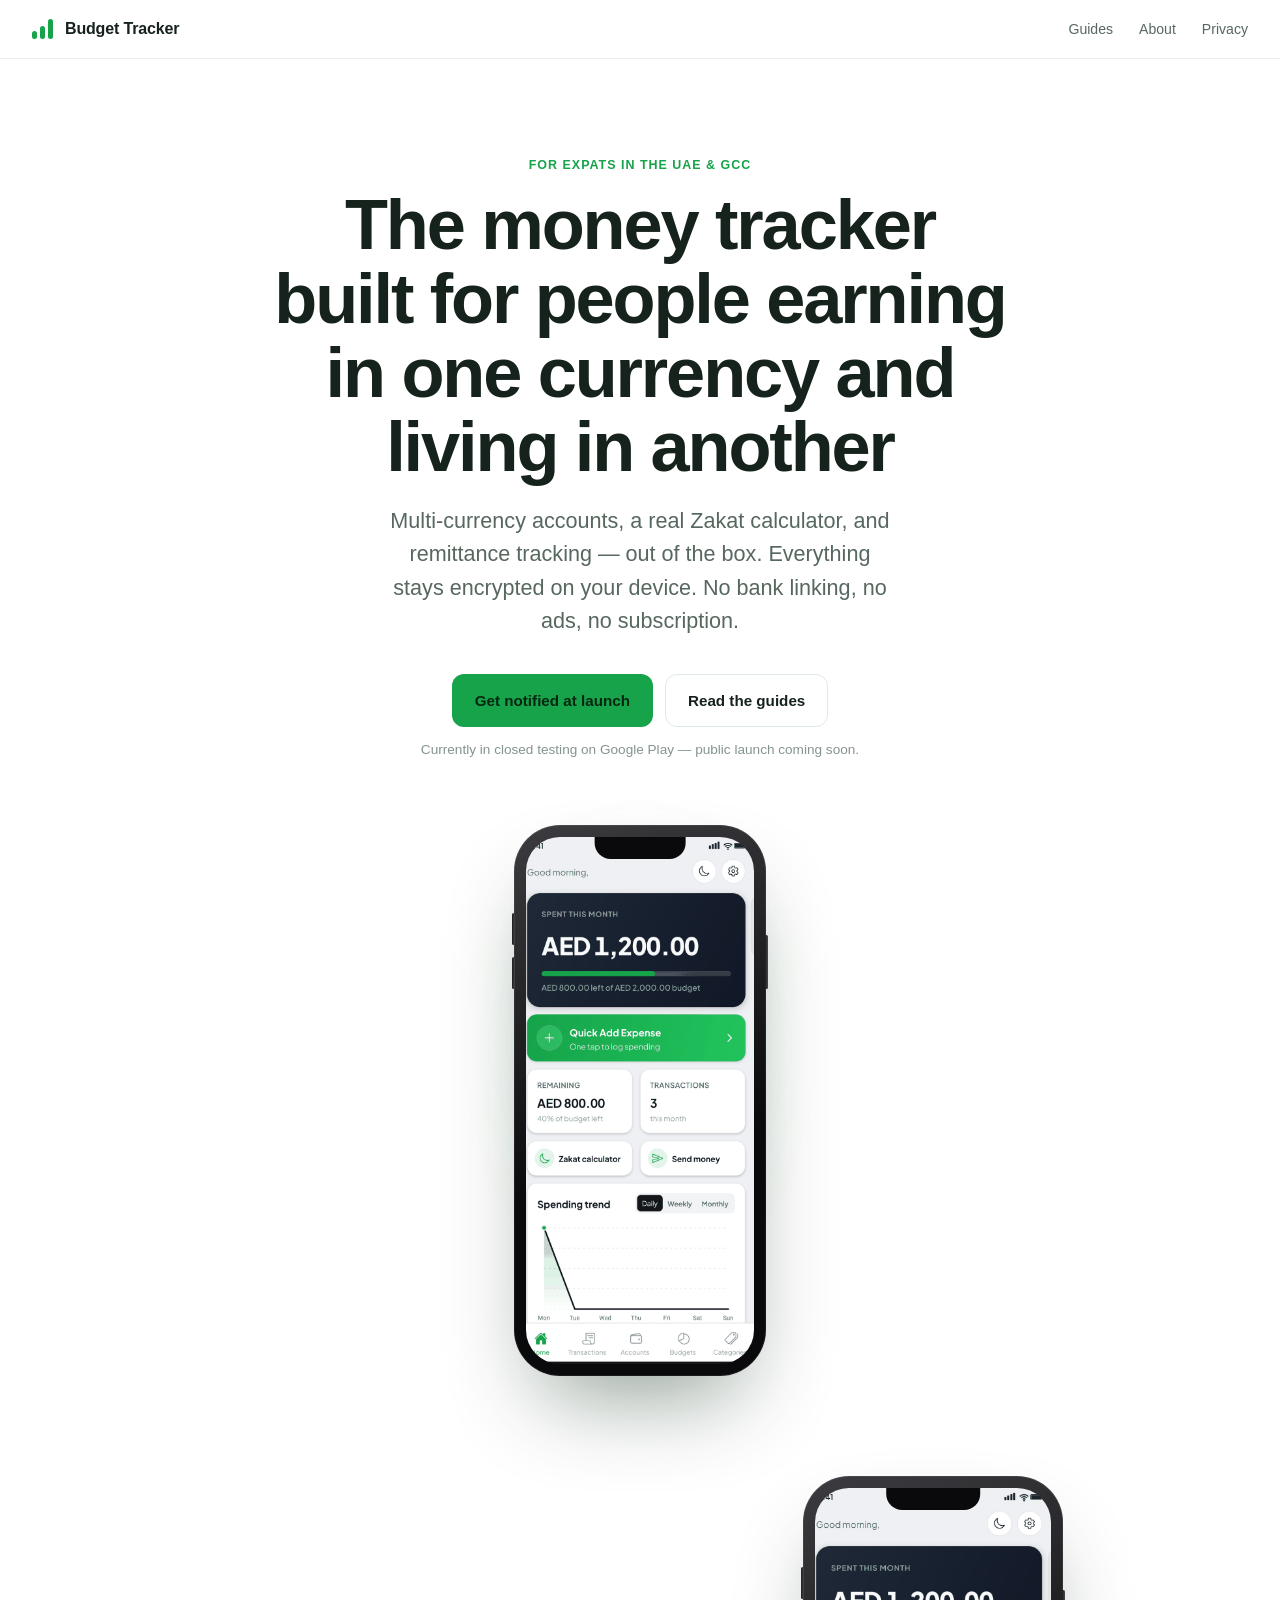
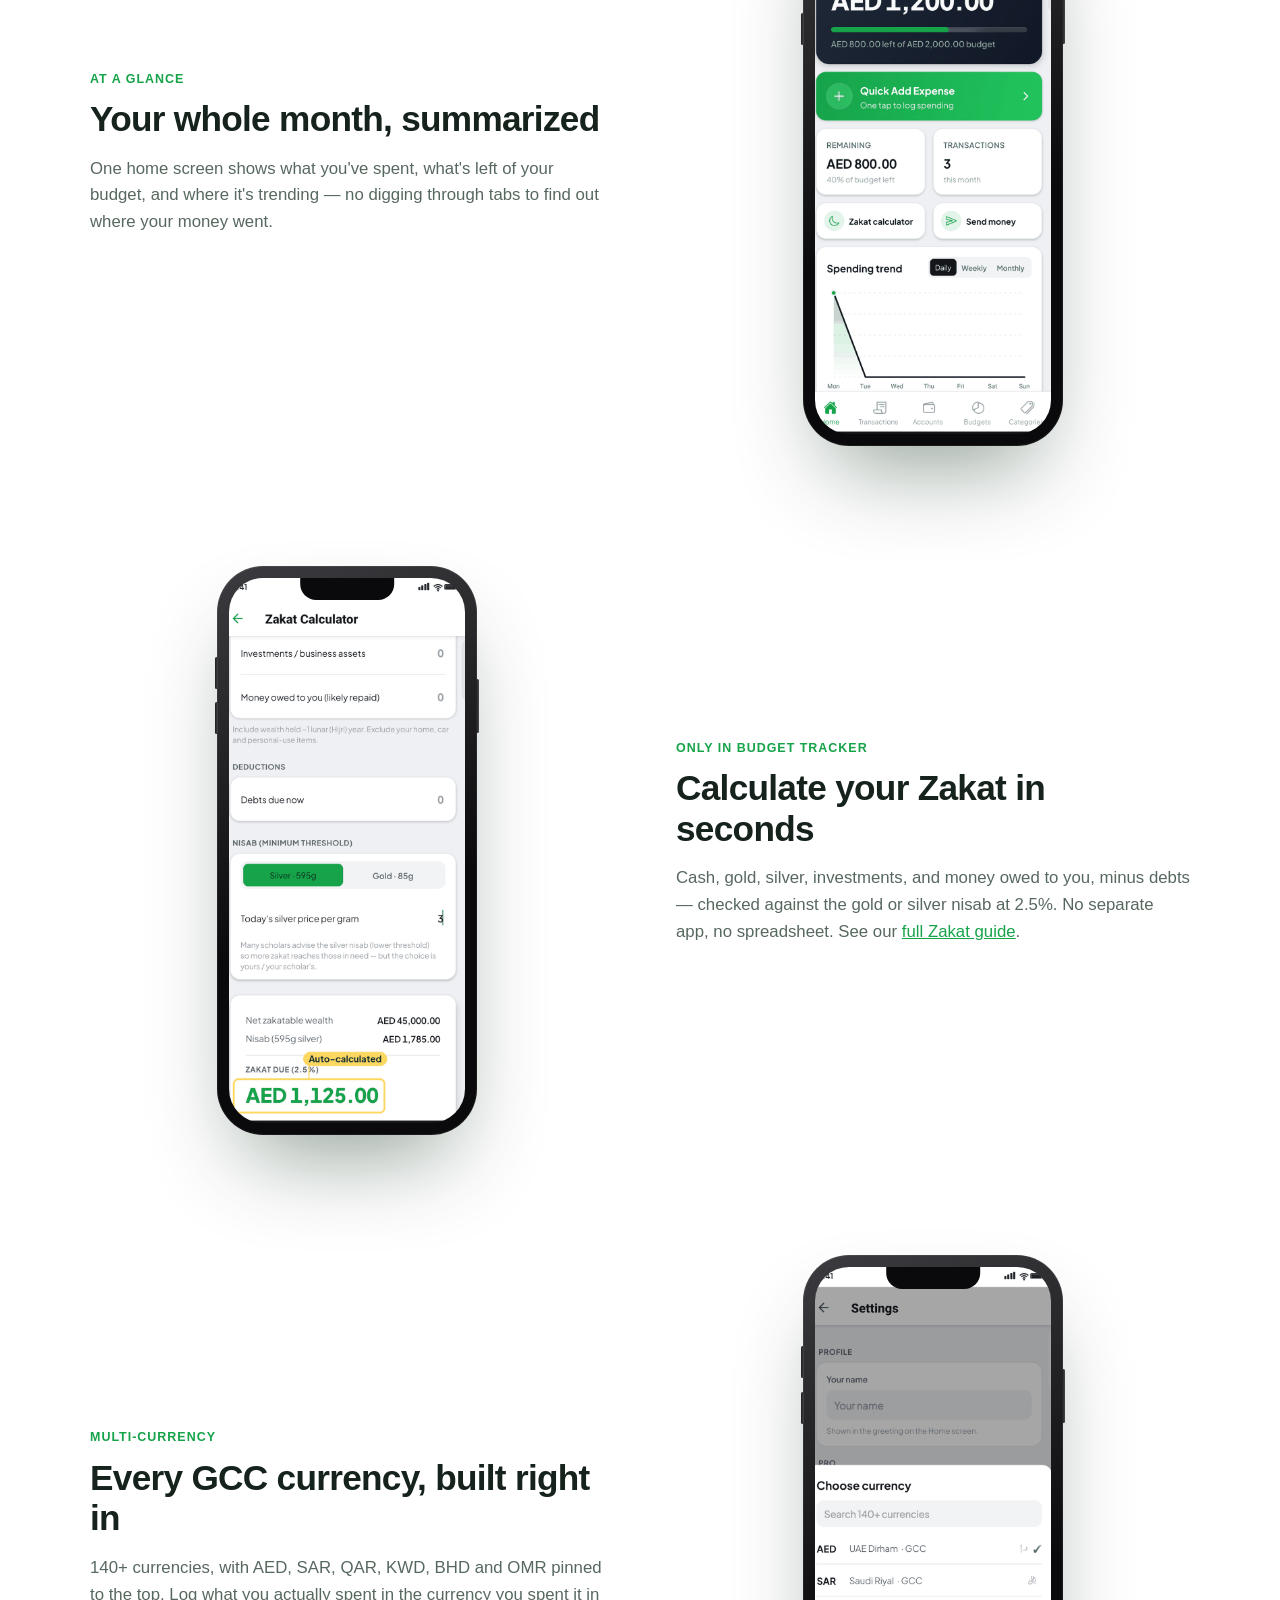
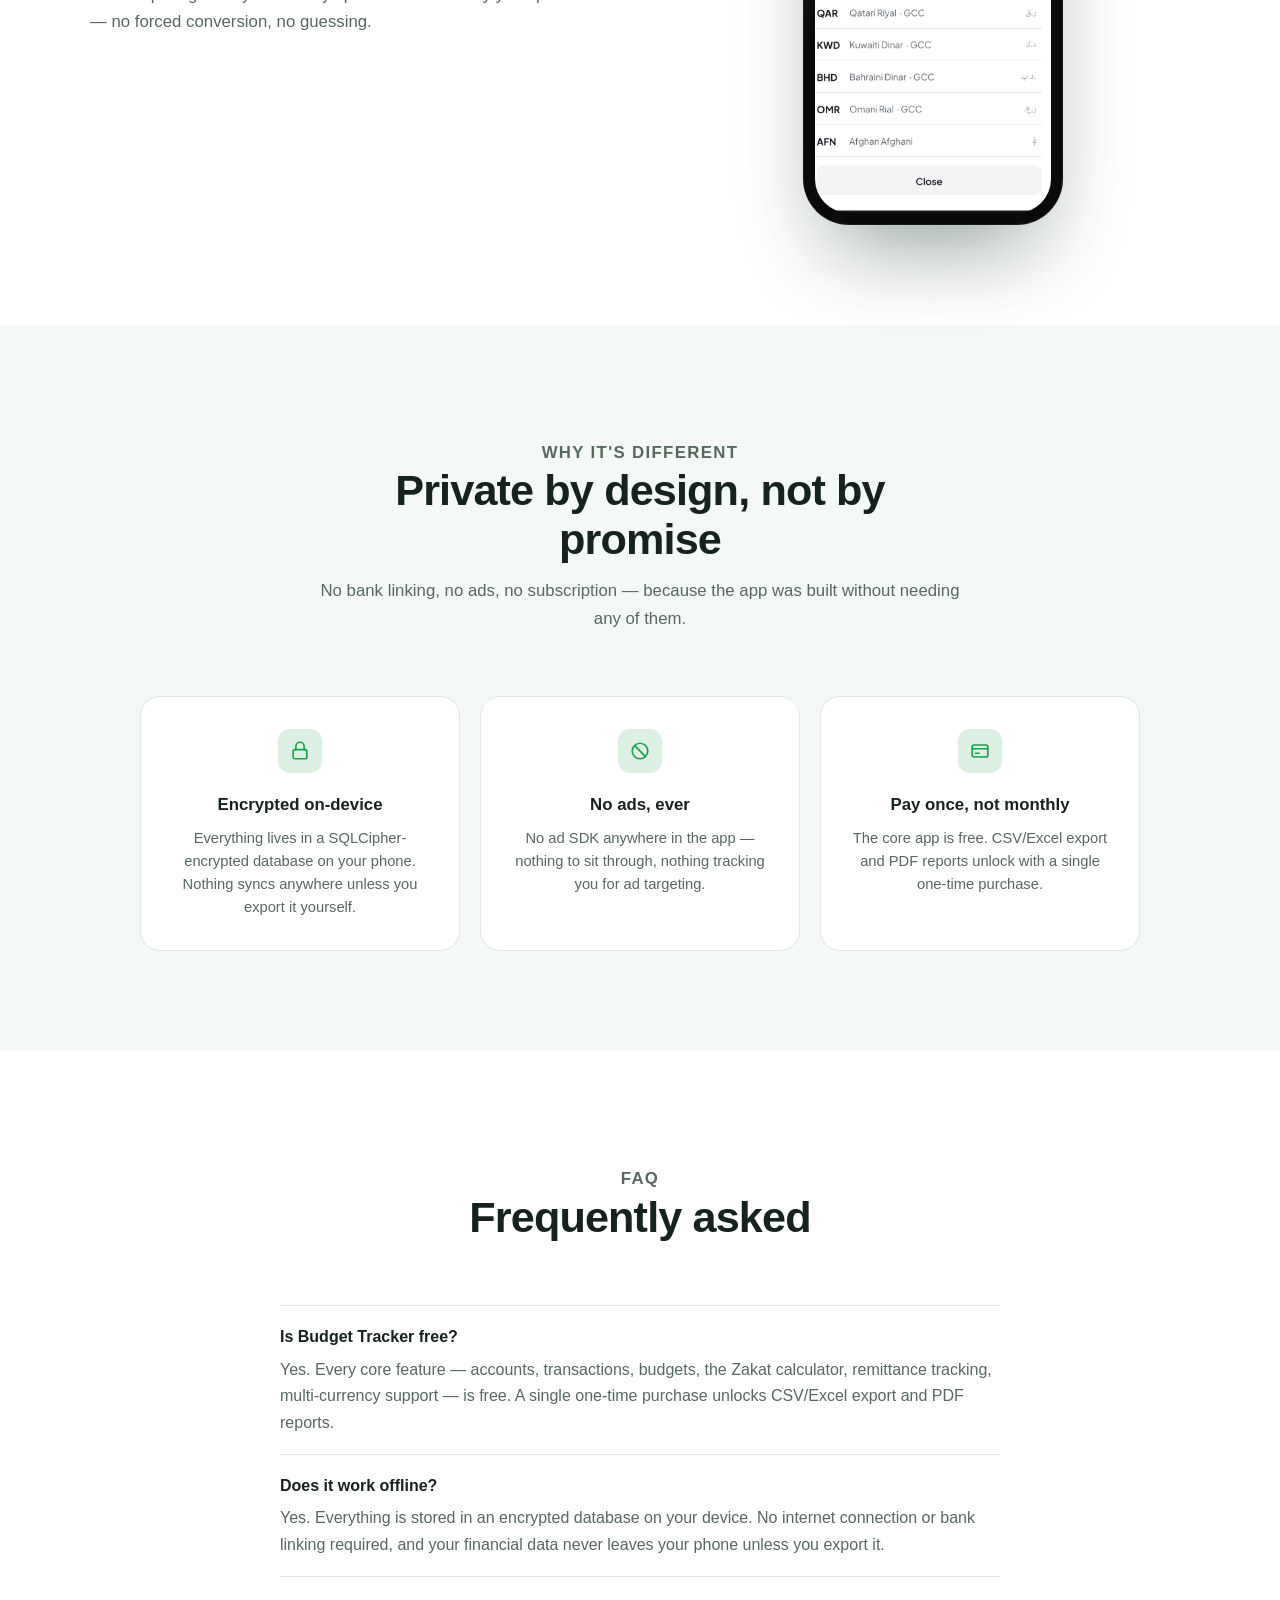
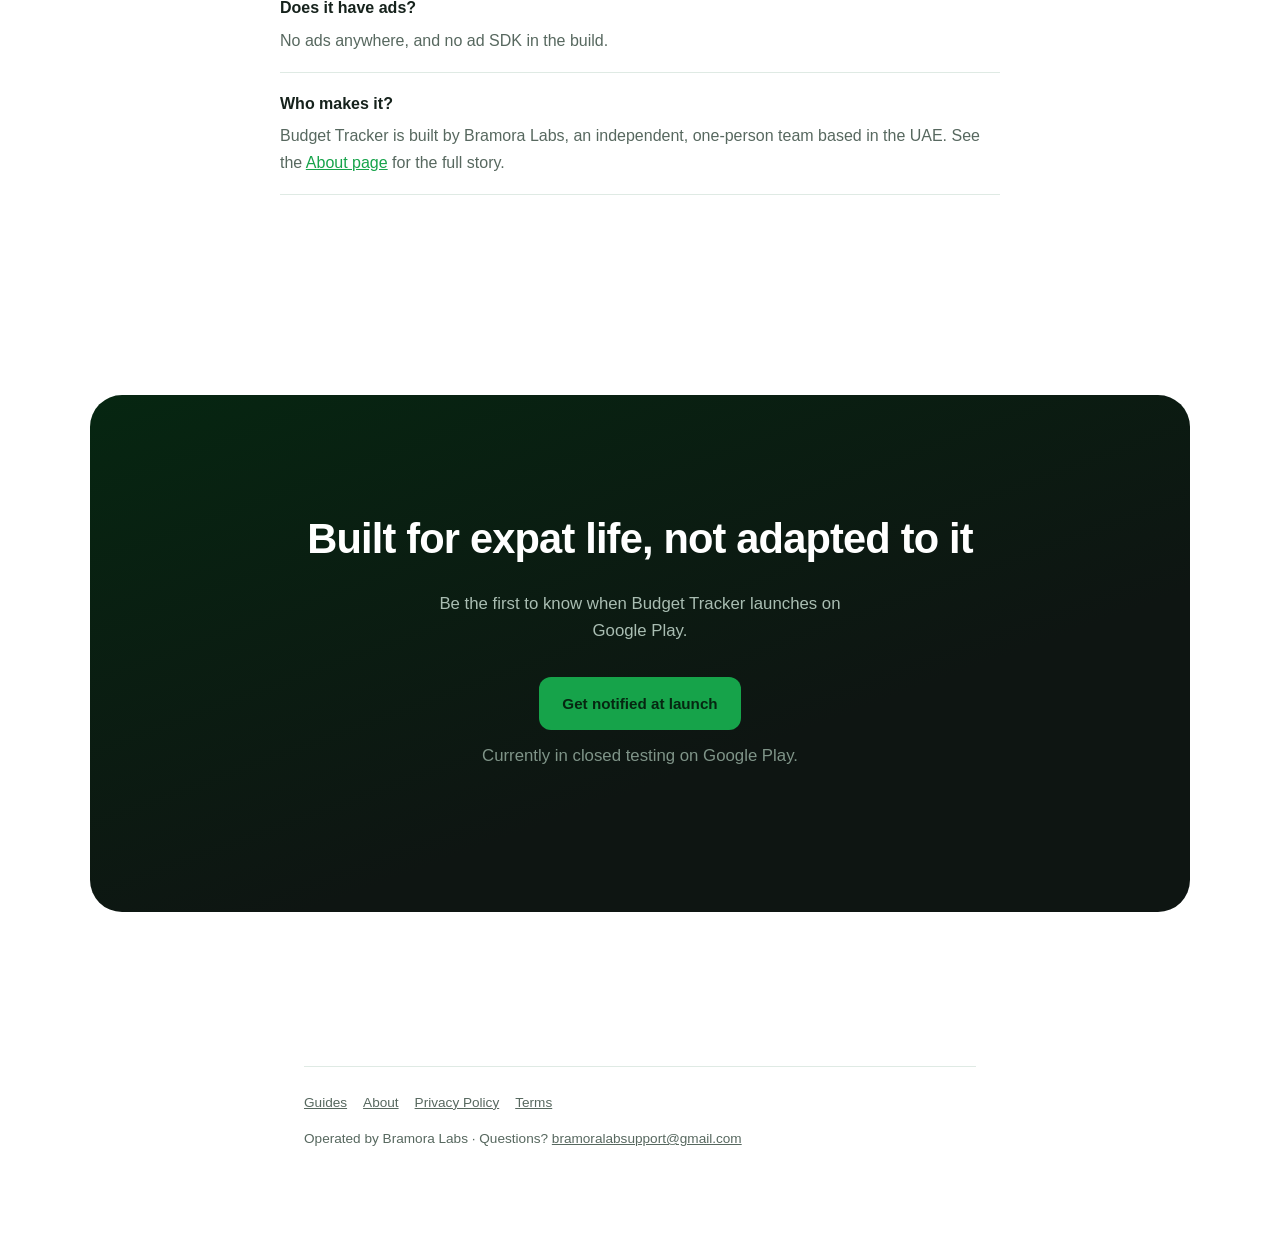
==== index.html @ 46149fd8 "Replace marketing-slide screenshots with a real CSS device frame around raw app screens" ====
<!doctype html>
<html lang="en">
<head>
<meta charset="utf-8">
<meta name="viewport" content="width=device-width, initial-scale=1">
<title>Budget Tracker — A Money Tracker Built for UAE &amp; GCC Expats</title>
<meta name="description" content="Budget Tracker is an offline, privacy-first budgeting app built for expats in the UAE and GCC — multi-currency accounts, a built-in Zakat calculator, remittance tracking, and no ads, ever.">
<link rel="canonical" href="https://mohammedajmal-tech.github.io/budget-tracker-site/">
<meta property="og:title" content="Budget Tracker — A Money Tracker Built for UAE &amp; GCC Expats">
<meta property="og:description" content="Multi-currency budgeting, a built-in Zakat calculator, and remittance tracking — offline, encrypted, and ad-free.">
<meta property="og:type" content="website">
<meta property="og:url" content="https://mohammedajmal-tech.github.io/budget-tracker-site/">
<meta property="og:image" content="https://mohammedajmal-tech.github.io/budget-tracker-site/assets/dashboard-screen.png">
<meta name="twitter:card" content="summary_large_image">
<meta name="twitter:image" content="https://mohammedajmal-tech.github.io/budget-tracker-site/assets/dashboard-screen.png">
<link rel="stylesheet" href="style.css">
<script type="application/ld+json">
{
  "@context": "https://schema.org",
  "@type": "Organization",
  "name": "Bramora Labs",
  "url": "https://mohammedajmal-tech.github.io/budget-tracker-site/",
  "email": "bramoralabsupport@gmail.com"
}
</script>
<script type="application/ld+json">
{
  "@context": "https://schema.org",
  "@type": "SoftwareApplication",
  "name": "Budget Tracker",
  "applicationCategory": "FinanceApplication",
  "operatingSystem": "ANDROID",
  "description": "An offline, privacy-first budget tracker built for expats in the UAE and GCC, with multi-currency accounts, a built-in Zakat calculator, and remittance tracking.",
  "offers": {
    "@type": "Offer",
    "price": "0",
    "priceCurrency": "USD",
    "description": "Free to use. A one-time Pro unlock (not a subscription) adds CSV/Excel export and PDF reports."
  },
  "publisher": {
    "@type": "Organization",
    "name": "Bramora Labs"
  }
}
</script>
<script type="application/ld+json">
{
  "@context": "https://schema.org",
  "@type": "FAQPage",
  "mainEntity": [
    {
      "@type": "Question",
      "name": "Is Budget Tracker free?",
      "acceptedAnswer": { "@type": "Answer", "text": "Yes. Every core feature — accounts, transactions, budgets, the Zakat calculator, remittance tracking, and multi-currency support — is free. A single one-time purchase (not a subscription) unlocks CSV/Excel export and PDF reports." }
    },
    {
      "@type": "Question",
      "name": "Does Budget Tracker work offline?",
      "acceptedAnswer": { "@type": "Answer", "text": "Yes. Budget Tracker stores everything in an encrypted database on your device. It does not require an internet connection, does not link to your bank, and does not send your financial data anywhere." }
    },
    {
      "@type": "Question",
      "name": "Does Budget Tracker have ads?",
      "acceptedAnswer": { "@type": "Answer", "text": "No. There are no ads anywhere in the app, and no ad SDK is included in the build." }
    },
    {
      "@type": "Question",
      "name": "Does the app include a Zakat calculator?",
      "acceptedAnswer": { "@type": "Answer", "text": "Yes. Budget Tracker includes a built-in Zakat calculator that works from your cash, gold, silver, investments, and money owed to you, minus your debts, checked against the gold or silver nisab threshold at 2.5%." }
    },
    {
      "@type": "Question",
      "name": "How many currencies does Budget Tracker support?",
      "acceptedAnswer": { "@type": "Answer", "text": "Over 140 currencies, with GCC currencies (AED, SAR, QAR, KWD, BHD, OMR) pinned to the top for quick access — useful for expats who earn in one currency and send money home in another." }
    }
  ]
}
</script>
</head>
<body>

<div class="apple-nav">
  <a class="brand" href="index.html">
    <span class="brand-mark"><span class="bar"></span><span class="bar"></span><span class="bar"></span></span>
    <span class="brand-name">Budget Tracker</span>
  </a>
  <div class="topnav-links">
    <a href="guides/index.html">Guides</a>
    <a href="about.html">About</a>
    <a href="https://mohammedajmal-tech.github.io/budget-tracker-legal/privacy.html">Privacy</a>
  </div>
</div>

<section class="hero-apple">
  <p class="eyebrow">For expats in the UAE &amp; GCC</p>
  <h1>The money tracker built for people earning in one currency and living in another</h1>
  <p class="lede">
    Multi-currency accounts, a real Zakat calculator, and remittance tracking — out of the box. Everything stays
    encrypted on your device. No bank linking, no ads, no subscription.
  </p>
  <div class="cta-row">
    <a class="btn btn-primary" href="mailto:bramoralabsupport@gmail.com?subject=Notify%20me%20when%20Budget%20Tracker%20launches">Get notified at launch</a>
    <a class="btn btn-secondary" href="guides/index.html">Read the guides</a>
  </div>
  <p class="btn-note">Currently in closed testing on Google Play — public launch coming soon.</p>

  <div class="hero-shot reveal">
    <div class="device-frame">
      <div class="notch"></div>
      <span class="side-btn power"></span>
      <span class="side-btn vol-up"></span>
      <span class="side-btn vol-down"></span>
      <div class="screen">
        <img src="assets/dashboard-screen.png" alt="Budget Tracker home screen showing monthly spending, quick add expense, and spending trend chart" width="700" height="1618" loading="eager">
      </div>
    </div>
  </div>
</section>

<section class="section">
  <div class="feature-block reveal">
    <div class="fb-text">
      <div class="fb-tag">At a glance</div>
      <h3>Your whole month, summarized</h3>
      <p>
        One home screen shows what you've spent, what's left of your budget, and where it's trending — no digging
        through tabs to find out where your money went.
      </p>
    </div>
    <div class="fb-media">
      <div class="device-frame">
        <div class="notch"></div>
        <span class="side-btn power"></span>
        <span class="side-btn vol-up"></span>
        <span class="side-btn vol-down"></span>
        <div class="screen">
          <img src="assets/dashboard-screen.png" alt="Budget Tracker dashboard showing AED 1,200 spent this month, remaining budget, and a spending trend chart" width="700" height="1618" loading="lazy">
        </div>
      </div>
    </div>
  </div>

  <div class="feature-block reverse reveal">
    <div class="fb-text">
      <div class="fb-tag">Only in Budget Tracker</div>
      <h3>Calculate your Zakat in seconds</h3>
      <p>
        Cash, gold, silver, investments, and money owed to you, minus debts — checked against the gold or silver
        nisab at 2.5%. No separate app, no spreadsheet. See our <a href="guides/how-to-calculate-zakat-on-savings.html">full Zakat guide</a>.
      </p>
    </div>
    <div class="fb-media">
      <div class="device-frame">
        <div class="notch"></div>
        <span class="side-btn power"></span>
        <span class="side-btn vol-up"></span>
        <span class="side-btn vol-down"></span>
        <div class="screen">
          <img src="assets/zakat-screen.png" alt="Budget Tracker Zakat calculator showing net zakatable wealth, nisab threshold, and zakat due" width="700" height="1618" loading="lazy">
        </div>
      </div>
    </div>
  </div>

  <div class="feature-block reveal">
    <div class="fb-text">
      <div class="fb-tag">Multi-currency</div>
      <h3>Every GCC currency, built right in</h3>
      <p>
        140+ currencies, with AED, SAR, QAR, KWD, BHD and OMR pinned to the top. Log what you actually spent in the
        currency you spent it in — no forced conversion, no guessing.
      </p>
    </div>
    <div class="fb-media">
      <div class="device-frame">
        <div class="notch"></div>
        <span class="side-btn power"></span>
        <span class="side-btn vol-up"></span>
        <span class="side-btn vol-down"></span>
        <div class="screen">
          <img src="assets/currency-screen.png" alt="Budget Tracker currency picker showing AED, SAR, QAR, KWD, BHD, OMR and 140+ other currencies" width="700" height="1618" loading="lazy">
        </div>
      </div>
    </div>
  </div>
</section>

<section class="section section-alt">
  <div class="section-head">
    <p class="eyebrow">Why it's different</p>
    <h2>Private by design, not by promise</h2>
    <p>No bank linking, no ads, no subscription — because the app was built without needing any of them.</p>
  </div>
  <div class="chip-grid">
    <div class="chip reveal">
      <div class="chip-icon">
        <svg viewBox="0 0 24 24" fill="none" stroke="currentColor" stroke-width="1.8" stroke-linecap="round" stroke-linejoin="round" aria-hidden="true">
          <rect x="4.5" y="10.5" width="15" height="10" rx="2"></rect>
          <path d="M7.5 10.5V7a4.5 4.5 0 0 1 9 0v3.5"></path>
        </svg>
      </div>
      <h4>Encrypted on-device</h4>
      <p>Everything lives in a SQLCipher-encrypted database on your phone. Nothing syncs anywhere unless you export it yourself.</p>
    </div>
    <div class="chip reveal">
      <div class="chip-icon">
        <svg viewBox="0 0 24 24" fill="none" stroke="currentColor" stroke-width="1.8" stroke-linecap="round" stroke-linejoin="round" aria-hidden="true">
          <circle cx="12" cy="12" r="8.5"></circle>
          <path d="M6.5 6.5l11 11"></path>
        </svg>
      </div>
      <h4>No ads, ever</h4>
      <p>No ad SDK anywhere in the app — nothing to sit through, nothing tracking you for ad targeting.</p>
    </div>
    <div class="chip reveal">
      <div class="chip-icon">
        <svg viewBox="0 0 24 24" fill="none" stroke="currentColor" stroke-width="1.8" stroke-linecap="round" stroke-linejoin="round" aria-hidden="true">
          <rect x="3.5" y="5.5" width="17" height="13" rx="2"></rect>
          <path d="M3.5 9.5h17"></path>
          <path d="M7 14.5h4"></path>
        </svg>
      </div>
      <h4>Pay once, not monthly</h4>
      <p>The core app is free. CSV/Excel export and PDF reports unlock with a single one-time purchase.</p>
    </div>
  </div>
</section>

<section class="section">
  <div class="section-head">
    <p class="eyebrow">FAQ</p>
    <h2>Frequently asked</h2>
  </div>
  <div class="apple-faq">
    <div class="faq-item reveal">
      <p class="q">Is Budget Tracker free?</p>
      <p class="a">Yes. Every core feature — accounts, transactions, budgets, the Zakat calculator, remittance tracking, multi-currency support — is free. A single one-time purchase unlocks CSV/Excel export and PDF reports.</p>
    </div>
    <div class="faq-item reveal">
      <p class="q">Does it work offline?</p>
      <p class="a">Yes. Everything is stored in an encrypted database on your device. No internet connection or bank linking required, and your financial data never leaves your phone unless you export it.</p>
    </div>
    <div class="faq-item reveal">
      <p class="q">Does it have ads?</p>
      <p class="a">No ads anywhere, and no ad SDK in the build.</p>
    </div>
    <div class="faq-item reveal">
      <p class="q">Who makes it?</p>
      <p class="a">Budget Tracker is built by Bramora Labs, an independent, one-person team based in the UAE. See the <a href="about.html">About page</a> for the full story.</p>
    </div>
  </div>
</section>

<section class="section">
  <div class="cta-band reveal">
    <h2>Built for expat life, not adapted to it</h2>
    <p>Be the first to know when Budget Tracker launches on Google Play.</p>
    <div class="cta-row">
      <a class="btn btn-primary" href="mailto:bramoralabsupport@gmail.com?subject=Notify%20me%20when%20Budget%20Tracker%20launches">Get notified at launch</a>
    </div>
    <p class="btn-note">Currently in closed testing on Google Play.</p>
  </div>
</section>

<div class="wrap">
  <footer class="site-footer">
    <div class="foot-links">
      <a href="guides/index.html">Guides</a>
      <a href="about.html">About</a>
      <a href="https://mohammedajmal-tech.github.io/budget-tracker-legal/privacy.html">Privacy Policy</a>
      <a href="https://mohammedajmal-tech.github.io/budget-tracker-legal/terms.html">Terms</a>
    </div>
    Operated by Bramora Labs · Questions? <a href="mailto:bramoralabsupport@gmail.com">bramoralabsupport@gmail.com</a>
  </footer>
</div>

<script>
(function () {
  var els = document.querySelectorAll('.reveal');
  if (!('IntersectionObserver' in window) || !els.length) {
    els.forEach(function (el) { el.classList.add('visible'); });
    return;
  }
  var io = new IntersectionObserver(function (entries) {
    entries.forEach(function (entry) {
      if (entry.isIntersecting) {
        entry.target.classList.add('visible');
        io.unobserve(entry.target);
      }
    });
  }, { threshold: 0.15 });
  els.forEach(function (el) { io.observe(el); });
})();
</script>
</body>
</html>
---- style.css ----
:root {
  --bg: #ffffff;
  --surface: #f4f9f6;
  --surface-2: #eaf4ee;
  --text: #16221c;
  --muted: #57685f;
  --faint: #85958c;
  --accent: #16a34a;
  --accent-soft: #86efac;
  --accent-ink: #062611;
  --border: #dfeae4;
}

@media (prefers-color-scheme: dark) {
  :root {
    --bg: #0e1512;
    --surface: #141d19;
    --surface-2: #182420;
    --text: #eaf3ee;
    --muted: #9fb3a9;
    --faint: #6d8177;
    --accent: #34d17a;
    --accent-soft: #1d3b2a;
    --accent-ink: #05170c;
    --border: #23342c;
  }
}

* { box-sizing: border-box; }

html, body {
  margin: 0;
  padding: 0;
  background: var(--bg);
  color: var(--text);
  max-width: 100%;
  overflow-x: hidden;
}

body {
  font-family: -apple-system, BlinkMacSystemFont, "Segoe UI", Roboto, Helvetica, Arial, sans-serif;
  line-height: 1.65;
  -webkit-font-smoothing: antialiased;
}

img { max-width: 100%; height: auto; display: block; }

.wrap {
  max-width: 720px;
  margin: 0 auto;
  padding: 0 24px 96px;
}

/* ---------- Nav / brand ---------- */

.topnav {
  display: flex;
  align-items: center;
  justify-content: space-between;
  max-width: 720px;
  margin: 0 auto;
  padding: 32px 24px 40px;
}

.brand {
  display: flex;
  align-items: center;
  gap: 12px;
  text-decoration: none;
  color: inherit;
}

.brand-mark {
  display: flex;
  align-items: flex-end;
  gap: 3px;
  height: 20px;
}

.brand-mark .bar {
  width: 5px;
  border-radius: 3px;
  background: var(--accent);
}
.brand-mark .bar:nth-child(1) { height: 8px; }
.brand-mark .bar:nth-child(2) { height: 13px; }
.brand-mark .bar:nth-child(3) { height: 20px; }

.brand-name {
  font-weight: 700;
  font-size: 1.05rem;
  letter-spacing: -0.01em;
}

.topnav-links {
  display: flex;
  gap: 22px;
}
.topnav-links a {
  color: var(--muted);
  text-decoration: none;
  font-size: 0.92rem;
  font-weight: 500;
}
.topnav-links a:hover { color: var(--text); }

/* ---------- Hero ---------- */

.eyebrow {
  color: var(--accent);
  font-weight: 600;
  font-size: 0.78rem;
  text-transform: uppercase;
  letter-spacing: 0.08em;
  margin: 0 0 12px;
}

h1 {
  font-size: 2.3rem;
  line-height: 1.15;
  letter-spacing: -0.02em;
  margin: 0 0 16px;
  text-wrap: balance;
}

.lede {
  color: var(--muted);
  font-size: 1.1rem;
  line-height: 1.55;
  margin: 0 0 32px;
  max-width: 56ch;
}

.meta {
  color: var(--muted);
  font-size: 0.9rem;
  margin: 0 0 36px;
}

.cta-row {
  display: flex;
  flex-wrap: wrap;
  gap: 12px;
  margin-bottom: 12px;
}

.btn {
  display: inline-flex;
  align-items: center;
  gap: 8px;
  text-decoration: none;
  font-weight: 600;
  font-size: 0.95rem;
  padding: 13px 22px;
  border-radius: 12px;
  border: 1px solid transparent;
}
.btn-primary {
  background: var(--accent);
  color: var(--accent-ink);
}
.btn-secondary {
  background: transparent;
  color: var(--text);
  border-color: var(--border);
}
.btn-note {
  color: var(--faint);
  font-size: 0.85rem;
  margin: 0 0 8px;
}

/* ---------- Section headings ---------- */

h2 {
  font-size: 1.4rem;
  letter-spacing: -0.01em;
  margin: 2.6em 0 0.8em;
}

h3 {
  font-size: 1.1rem;
  letter-spacing: -0.01em;
  margin: 1.6em 0 0.6em;
}

p, li {
  color: var(--text);
  font-size: 1rem;
}

p { margin: 0 0 1em; }

ul, ol { padding-left: 1.3em; margin: 0 0 1em; }
li { margin-bottom: 0.4em; }

strong { font-weight: 700; }
a { color: var(--accent); }

/* ---------- Feature grid ---------- */

.grid {
  display: grid;
  grid-template-columns: repeat(2, 1fr);
  gap: 14px;
  margin: 8px 0 8px;
}
@media (max-width: 520px) {
  .grid { grid-template-columns: 1fr; }
}

.feature-card {
  background: var(--surface);
  border: 1px solid var(--border);
  border-radius: 14px;
  padding: 18px 20px;
}
.feature-card .ftitle {
  font-weight: 650;
  font-size: 0.98rem;
  margin-bottom: 4px;
}
.feature-card .fdesc {
  color: var(--muted);
  font-size: 0.88rem;
  line-height: 1.5;
}

/* ---------- Cards / index cards (guide list, legal list) ---------- */

.index-card {
  display: block;
  text-decoration: none;
  color: inherit;
  background: var(--surface);
  border: 1px solid var(--border);
  border-radius: 14px;
  padding: 20px 22px;
  margin-bottom: 14px;
  transition: border-color 0.15s ease;
}
.index-card:hover { border-color: var(--accent); }
.index-card .title { font-weight: 600; font-size: 1.05rem; margin-bottom: 4px; }
.index-card .desc { color: var(--muted); font-size: 0.9rem; }
.index-card .tag {
  display: inline-block;
  color: var(--accent);
  font-size: 0.75rem;
  font-weight: 700;
  text-transform: uppercase;
  letter-spacing: 0.06em;
  margin-bottom: 8px;
}

/* ---------- Callouts / disclaimers ---------- */

.callout {
  background: var(--surface);
  border: 1px solid var(--border);
  border-radius: 12px;
  padding: 16px 18px;
  margin: 1.4em 0;
}
.callout p:last-child { margin-bottom: 0; }
.callout.accent {
  border-color: color-mix(in srgb, var(--accent) 35%, var(--border));
  background: color-mix(in srgb, var(--accent) 8%, var(--surface));
}

/* ---------- TL;DR / summary box (GEO-friendly direct-answer block) ---------- */

.tldr {
  background: var(--surface-2);
  border-left: 3px solid var(--accent);
  border-radius: 8px;
  padding: 16px 20px;
  margin: 0 0 2em;
}
.tldr .tldr-label {
  font-size: 0.72rem;
  font-weight: 700;
  text-transform: uppercase;
  letter-spacing: 0.08em;
  color: var(--accent);
  margin-bottom: 6px;
}
.tldr p { margin: 0; font-size: 0.96rem; color: var(--text); }

/* ---------- Tables ---------- */

table {
  width: 100%;
  border-collapse: collapse;
  margin: 1.2em 0;
  font-size: 0.92rem;
}
th, td {
  text-align: left;
  padding: 10px 12px;
  border-bottom: 1px solid var(--border);
}
th {
  color: var(--muted);
  font-size: 0.78rem;
  text-transform: uppercase;
  letter-spacing: 0.04em;
  font-weight: 700;
}

/* ---------- FAQ ---------- */

.faq-item {
  border-top: 1px solid var(--border);
  padding: 18px 0;
}
.faq-item:last-child { border-bottom: 1px solid var(--border); }
.faq-item .q {
  font-weight: 650;
  margin-bottom: 6px;
}
.faq-item .a { color: var(--muted); margin: 0; }

/* ---------- Article meta / nav ---------- */

.article-meta {
  display: flex;
  gap: 14px;
  align-items: center;
  color: var(--faint);
  font-size: 0.85rem;
  margin-bottom: 32px;
}

.nav-links {
  display: flex;
  gap: 18px;
  margin-bottom: 8px;
}
.nav-links a {
  font-size: 0.9rem;
  text-decoration: none;
  color: var(--muted);
  padding-bottom: 2px;
  border-bottom: 2px solid transparent;
}
.nav-links a.active {
  color: var(--text);
  border-bottom-color: var(--accent);
  font-weight: 600;
}

/* ---------- Footer ---------- */

.site-footer {
  margin-top: 4em;
  padding-top: 1.8em;
  border-top: 1px solid var(--border);
  color: var(--muted);
  font-size: 0.85rem;
}
.site-footer a { color: var(--muted); }
.site-footer .foot-links {
  display: flex;
  flex-wrap: wrap;
  gap: 6px 16px;
  margin-bottom: 14px;
}

.back-link {
  display: inline-block;
  margin-bottom: 28px;
  color: var(--muted);
  text-decoration: none;
  font-size: 0.9rem;
}
.back-link:hover { color: var(--accent); }

/* =====================================================================
   Apple-style homepage — full-bleed sections, big type, product shots
   ===================================================================== */

.apple-nav {
  position: sticky;
  top: 0;
  z-index: 50;
  display: flex;
  align-items: center;
  justify-content: space-between;
  padding: 16px 32px;
  background: color-mix(in srgb, var(--bg) 78%, transparent);
  backdrop-filter: blur(16px) saturate(1.6);
  -webkit-backdrop-filter: blur(16px) saturate(1.6);
  border-bottom: 1px solid color-mix(in srgb, var(--border) 70%, transparent);
}
.apple-nav .brand { margin: 0; }
.apple-nav .brand-name { font-size: 1rem; white-space: nowrap; }
.apple-nav .topnav-links { display: flex; gap: 26px; }
.apple-nav .topnav-links a { font-size: 0.88rem; white-space: nowrap; }

@media (max-width: 480px) {
  .apple-nav { padding: 14px 18px; }
  .apple-nav .topnav-links { gap: 14px; }
  .apple-nav .topnav-links a { font-size: 0.82rem; }
}

.hero-apple {
  text-align: center;
  padding: 96px 24px 0;
  max-width: 900px;
  margin: 0 auto;
}
.hero-apple .eyebrow { justify-content: center; display: flex; }
.hero-apple h1 {
  font-size: clamp(2.4rem, 6vw, 4.4rem);
  font-weight: 700;
  line-height: 1.05;
  letter-spacing: -0.03em;
  margin: 0 0 20px;
}
.hero-apple .lede {
  font-size: clamp(1.05rem, 2vw, 1.35rem);
  max-width: 42ch;
  margin: 0 auto 36px;
  color: var(--muted);
}
.hero-apple .cta-row { justify-content: center; }

.hero-shot {
  position: relative;
  margin: 64px auto 0;
  max-width: 300px;
  padding: 0 24px;
}
.hero-shot::before {
  content: "";
  position: absolute;
  inset: -10% -5% 10%;
  background: radial-gradient(closest-side, color-mix(in srgb, var(--accent) 32%, transparent), transparent 72%);
  filter: blur(40px);
  z-index: -1;
  animation: glow-pulse 6s ease-in-out infinite;
}
.hero-shot .device-frame {
  animation: float-bob 5s ease-in-out infinite;
}
@keyframes float-bob {
  0%, 100% { transform: translateY(0); }
  50% { transform: translateY(-14px); }
}
@keyframes glow-pulse {
  0%, 100% { opacity: 0.7; transform: scale(1); }
  50% { opacity: 1; transform: scale(1.06); }
}
@media (prefers-reduced-motion: reduce) {
  .hero-shot .device-frame, .hero-shot::before { animation: none; }
}

/* ---------- Realistic device frame ---------- */

.device-frame {
  --bezel: 12px;
  position: relative;
  padding: var(--bezel);
  border-radius: 46px;
  background: linear-gradient(160deg, #3c3c40, #0a0a0c 60%);
  box-shadow:
    0 0 0 1px rgba(255, 255, 255, 0.07) inset,
    0 45px 90px -28px rgba(6, 38, 17, 0.45);
  transition: transform 0.35s ease, box-shadow 0.35s ease;
}
.device-frame:hover {
  transform: translateY(-4px);
}
.device-frame .notch {
  position: absolute;
  top: var(--bezel);
  left: 50%;
  transform: translateX(-50%);
  width: 36%;
  max-width: 120px;
  height: 22px;
  background: #0a0a0c;
  border-radius: 0 0 16px 16px;
  z-index: 3;
}
.device-frame .side-btn {
  position: absolute;
  background: linear-gradient(90deg, #1c1c1e, #47474b);
  border-radius: 3px;
}
.device-frame .side-btn.power { right: -2px; top: 20%; width: 3px; height: 54px; }
.device-frame .side-btn.vol-up { left: -2px; top: 16%; width: 3px; height: 32px; }
.device-frame .side-btn.vol-down { left: -2px; top: 24%; width: 3px; height: 32px; }
.device-frame .screen {
  position: relative;
  overflow: hidden;
  border-radius: 34px;
  background: #fff;
}
.device-frame .screen img {
  display: block;
  width: 100%;
}

.section {
  padding: 100px 24px;
}
.section-alt { background: var(--surface); }

.section-head {
  text-align: center;
  max-width: 640px;
  margin: 0 auto 64px;
}
.section-head .eyebrow { justify-content: center; display: flex; }
.section-head h2 {
  font-size: clamp(1.9rem, 4vw, 2.7rem);
  font-weight: 700;
  letter-spacing: -0.02em;
  line-height: 1.12;
  margin: 0;
}
.section-head p {
  color: var(--muted);
  font-size: 1.05rem;
  margin: 14px 0 0;
}

.feature-block {
  display: flex;
  align-items: center;
  gap: 72px;
  max-width: 1100px;
  margin: 0 auto;
}
.feature-block + .feature-block { margin-top: 120px; }
.feature-block.reverse { flex-direction: row-reverse; }
.feature-block .fb-text { flex: 1; min-width: 0; }
.feature-block .fb-media { flex: 1; min-width: 0; }
.feature-block .fb-media .device-frame { max-width: 260px; margin: 0 auto; }
.feature-block .fb-tag {
  color: var(--accent);
  font-weight: 700;
  font-size: 0.78rem;
  text-transform: uppercase;
  letter-spacing: 0.08em;
  margin-bottom: 10px;
}
.feature-block h3 {
  font-size: clamp(1.6rem, 3vw, 2.2rem);
  font-weight: 700;
  letter-spacing: -0.02em;
  line-height: 1.15;
  margin: 0 0 16px;
}
.feature-block p {
  color: var(--muted);
  font-size: 1.05rem;
  line-height: 1.6;
}

@media (max-width: 860px) {
  .feature-block, .feature-block.reverse {
    flex-direction: column;
    gap: 36px;
  }
  .feature-block .fb-media { max-width: 300px; margin: 0 auto; }
  .feature-block .fb-text { text-align: center; }
}

.chip-grid {
  display: grid;
  grid-template-columns: repeat(3, 1fr);
  gap: 20px;
  max-width: 1000px;
  margin: 0 auto;
}
@media (max-width: 720px) {
  .chip-grid { grid-template-columns: 1fr; }
}
.chip {
  background: var(--bg);
  border: 1px solid var(--border);
  border-radius: 20px;
  padding: 32px 28px;
  text-align: center;
}
.chip .chip-icon {
  width: 44px;
  height: 44px;
  border-radius: 12px;
  background: color-mix(in srgb, var(--accent) 15%, transparent);
  display: flex;
  align-items: center;
  justify-content: center;
  margin: 0 auto 18px;
}
.chip .chip-icon svg {
  width: 22px;
  height: 22px;
  color: var(--accent);
}
.chip h4 { font-size: 1.05rem; font-weight: 650; margin: 0 0 8px; }
.chip p { color: var(--muted); font-size: 0.92rem; margin: 0; line-height: 1.55; }

.cta-band {
  text-align: center;
  padding: 110px 24px;
  background: linear-gradient(160deg, var(--accent-ink), #0e1512 65%);
  color: #eaf3ee;
  border-radius: 32px;
  max-width: 1100px;
  margin: 0 auto;
}
.cta-band h2 {
  font-size: clamp(1.9rem, 4vw, 2.6rem);
  font-weight: 700;
  letter-spacing: -0.02em;
  margin: 0 0 16px;
  color: #fff;
}
.cta-band p { color: #a9bdb2; max-width: 44ch; margin: 0 auto 32px; font-size: 1.05rem; }
.cta-band .cta-row { justify-content: center; }
.cta-band .btn-note { color: #7f9488; }

.apple-faq {
  max-width: 720px;
  margin: 0 auto;
}

.reveal {
  opacity: 0;
  transform: translateY(18px);
  transition: opacity 0.7s ease, transform 0.7s ease;
}
.reveal.visible {
  opacity: 1;
  transform: translateY(0);
}
@media (prefers-reduced-motion: reduce) {
  .reveal { opacity: 1; transform: none; transition: none; }
}
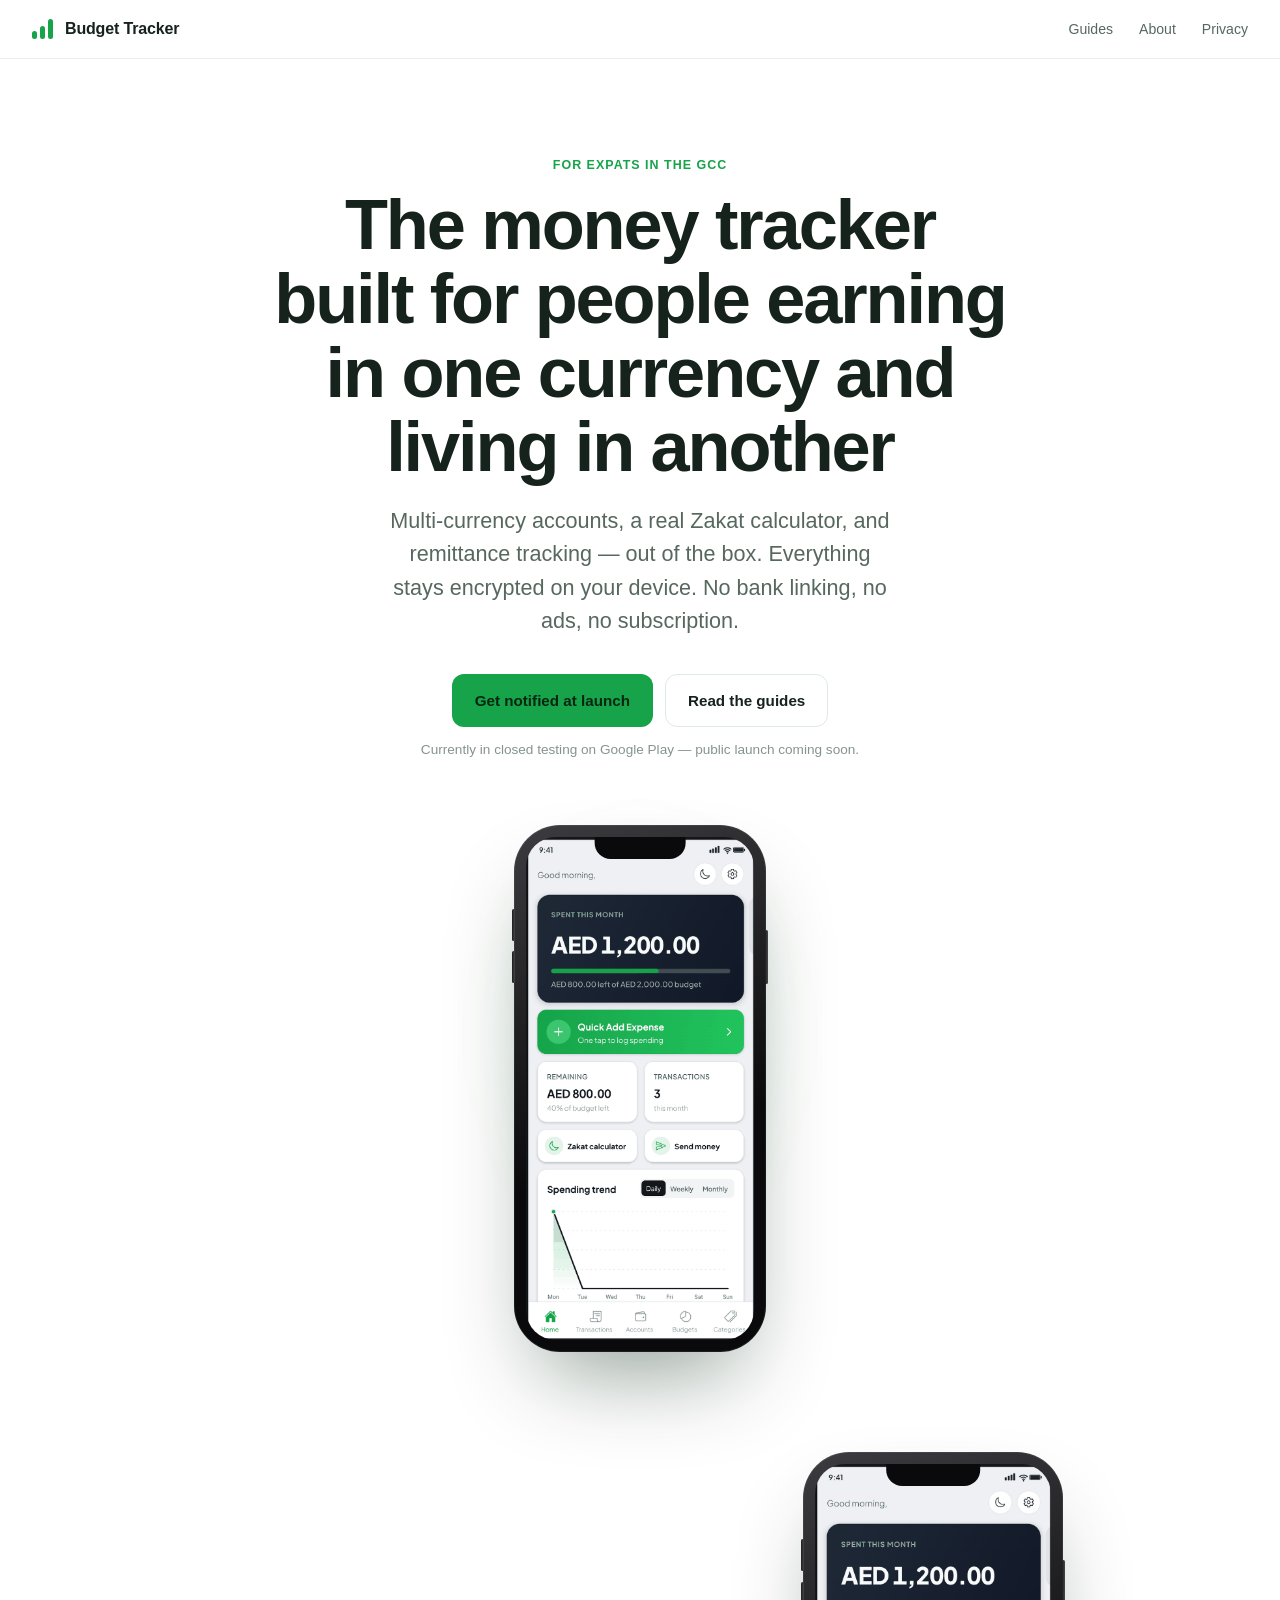
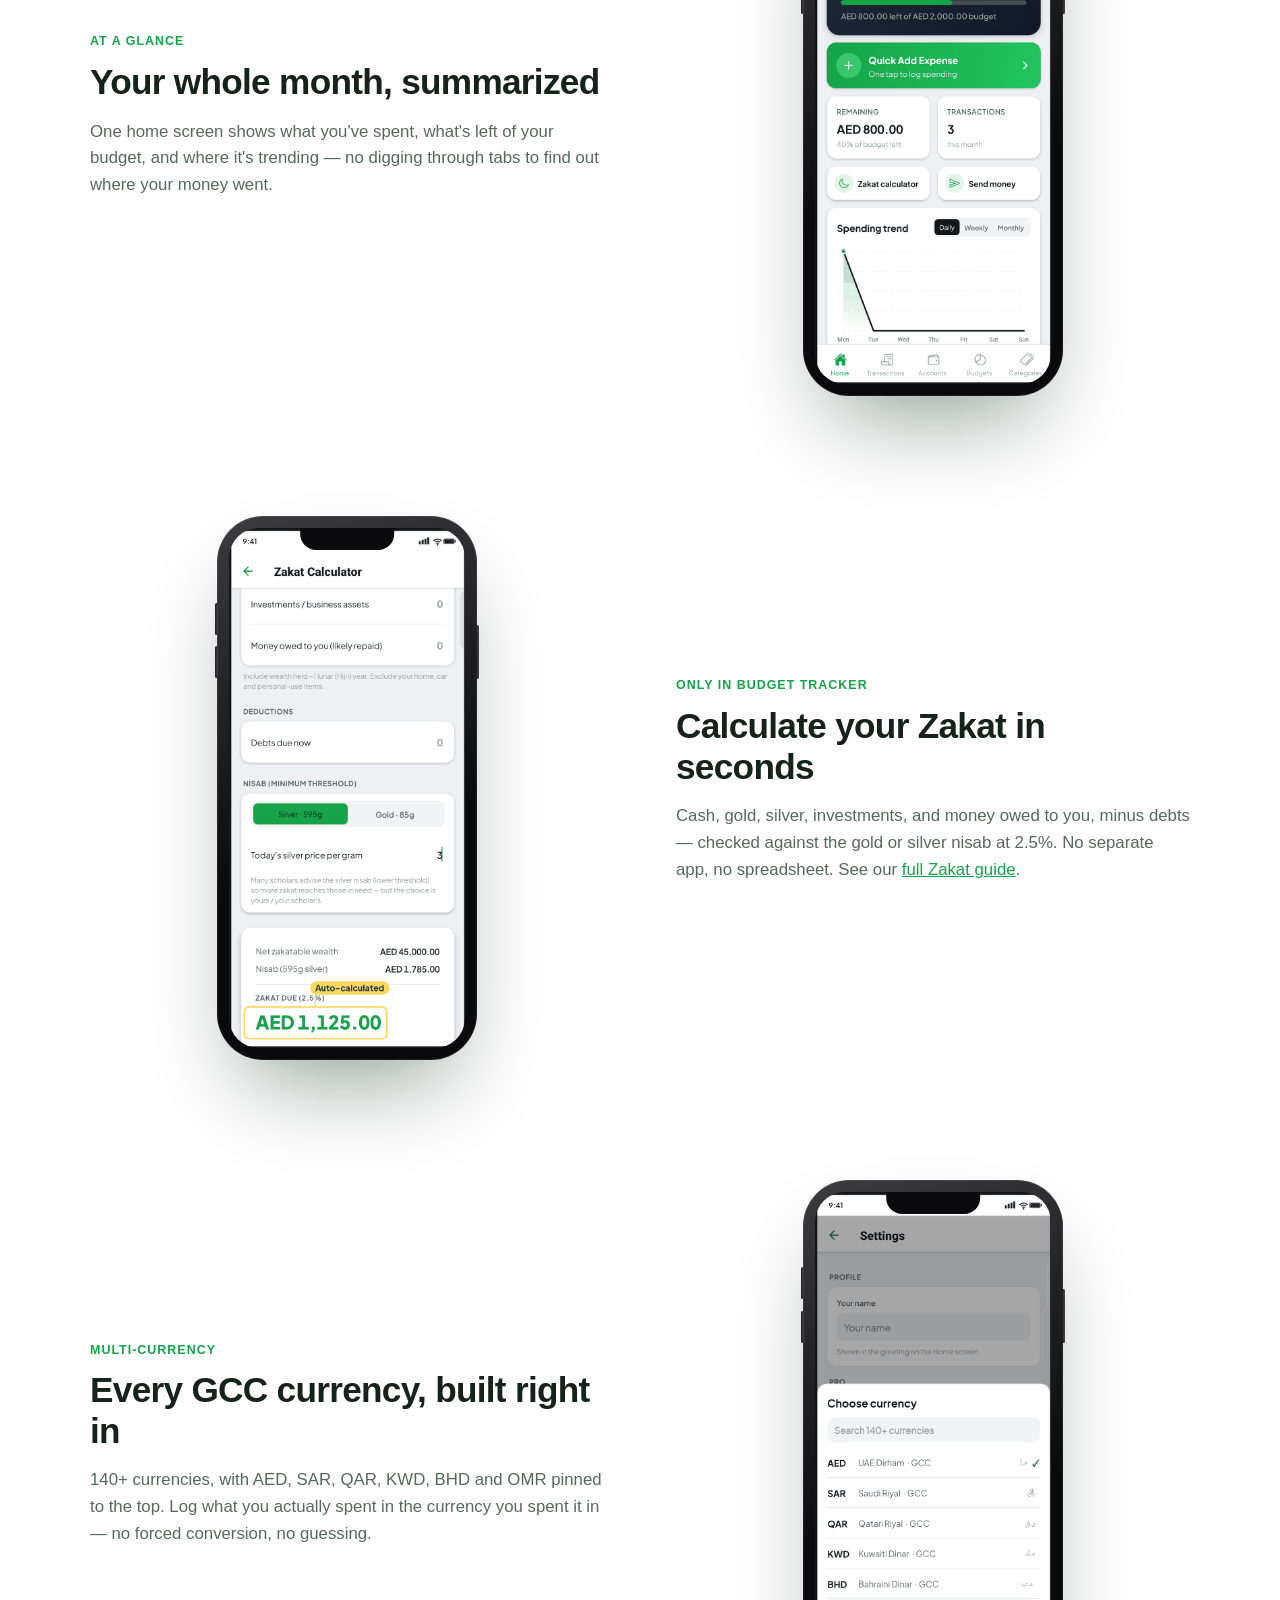
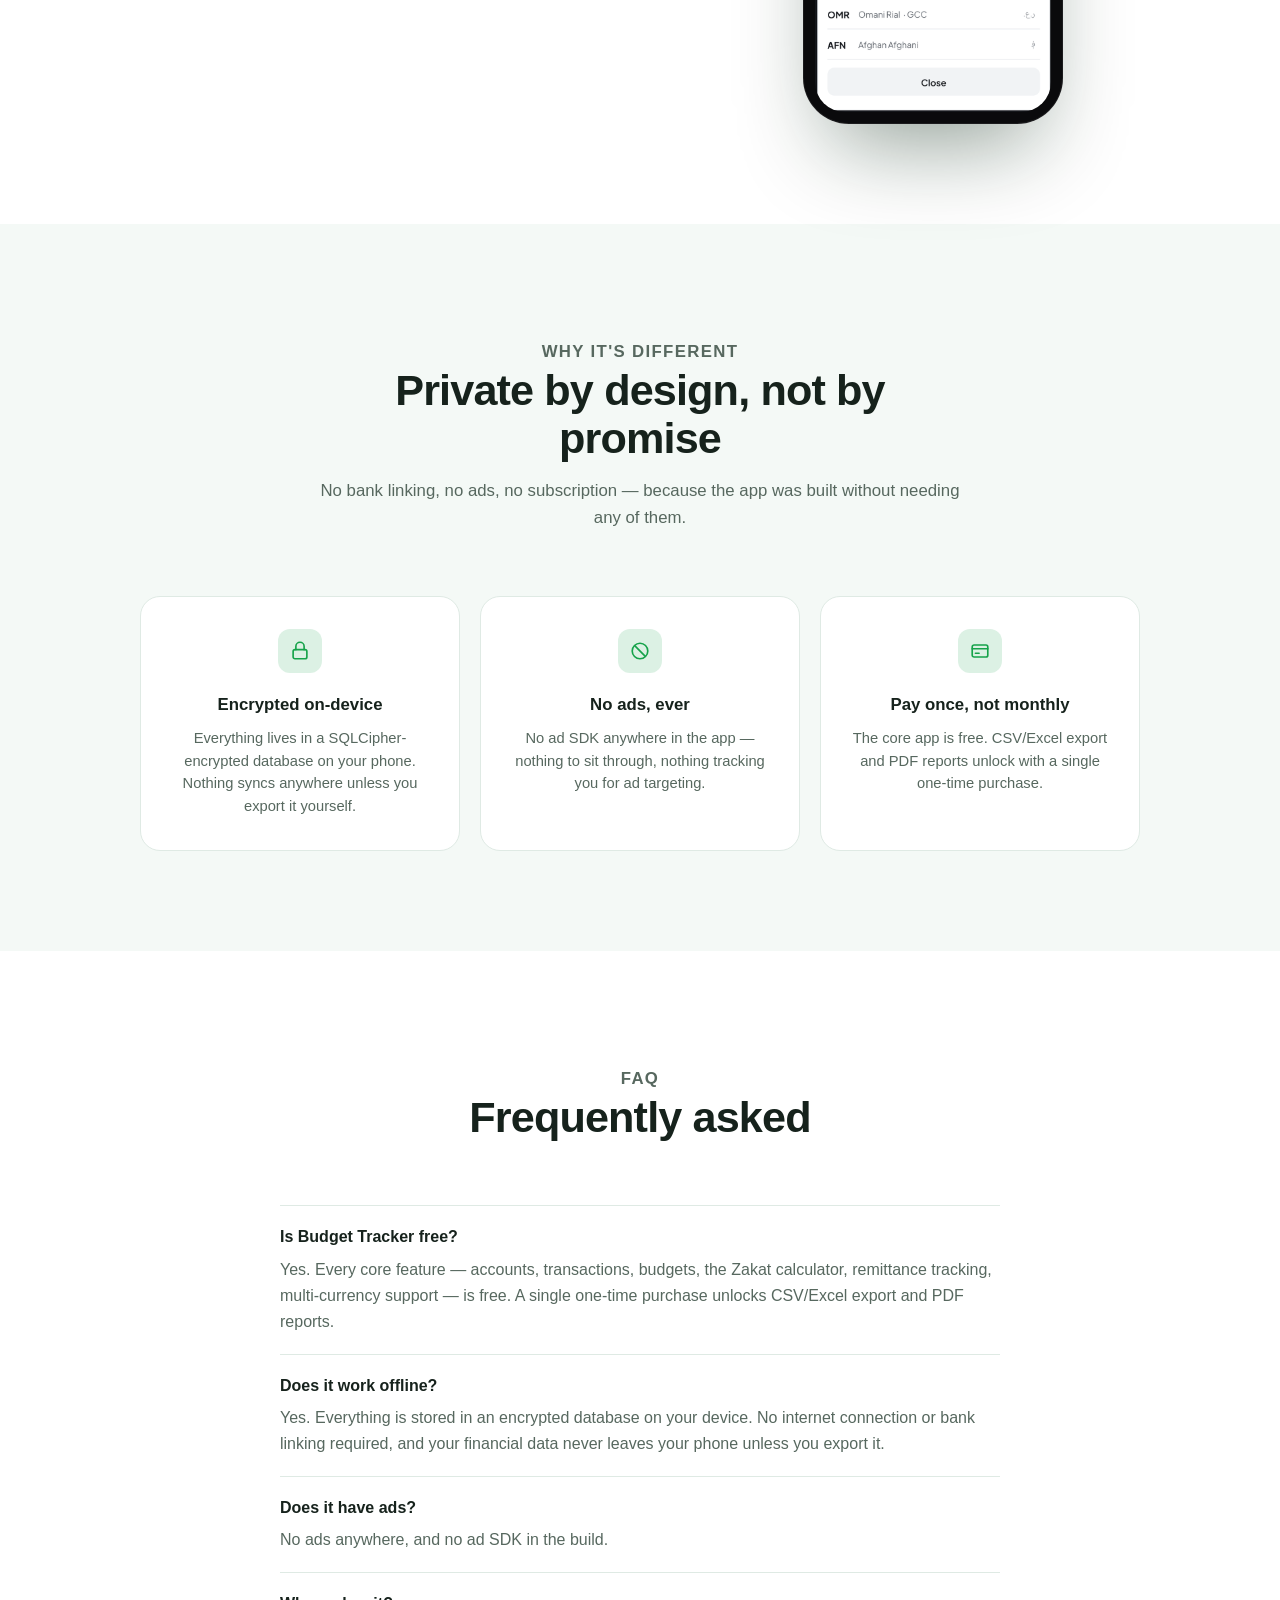
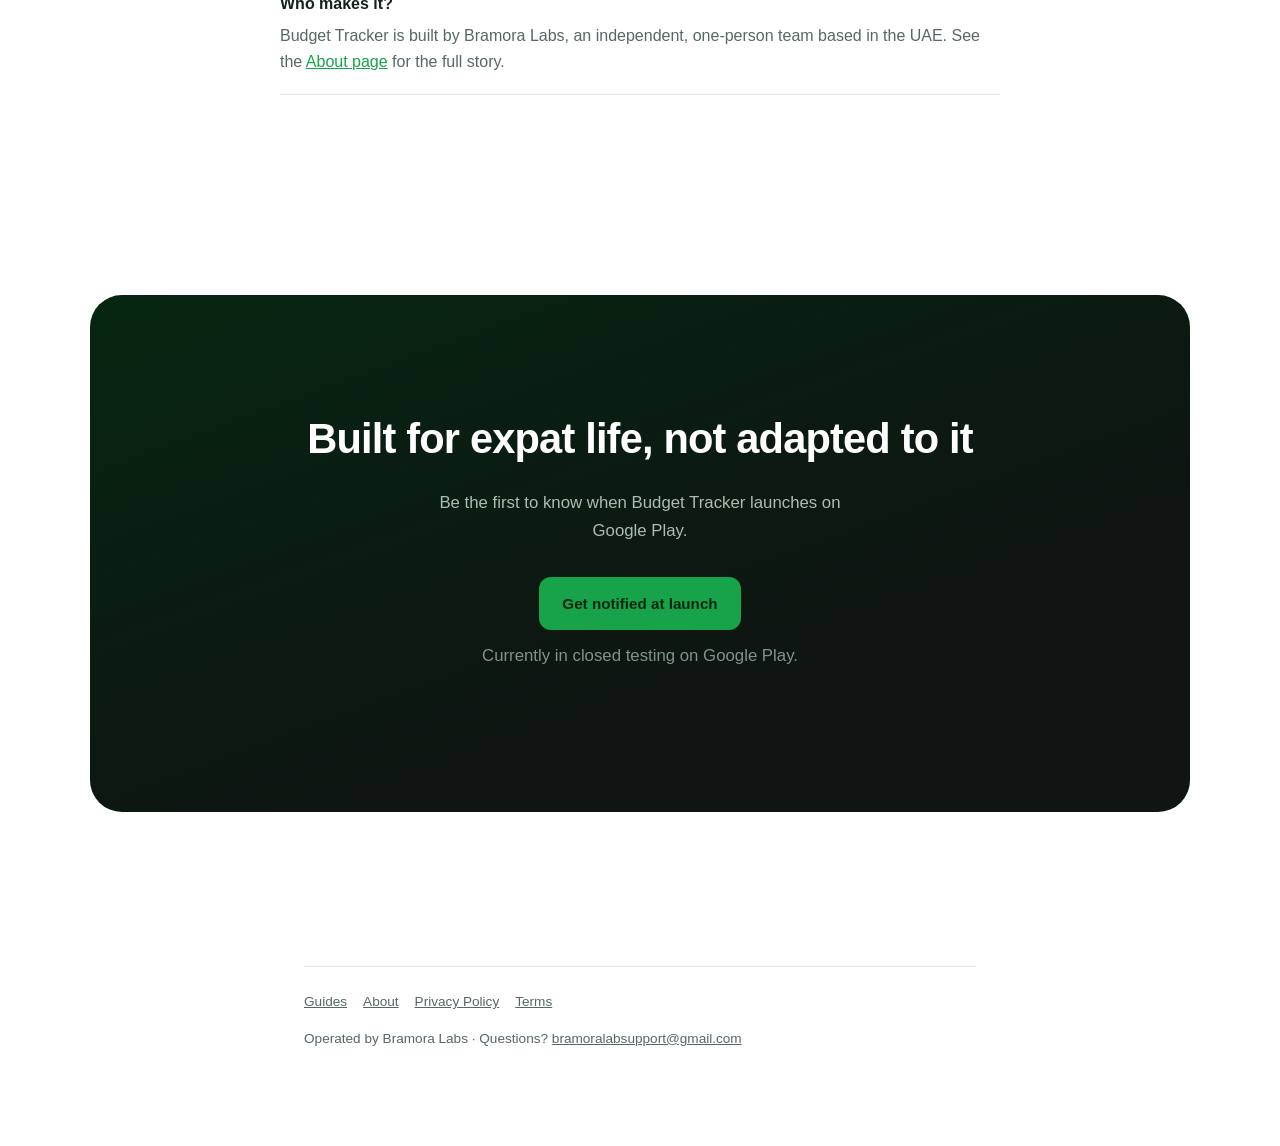
==== commit 2adea994: "Drop redundant UAE and GCC pairing throughout, lead with GCC consistently" ====
--- a/index.html
+++ b/index.html
@@ -3,10 +3,10 @@
 <head>
 <meta charset="utf-8">
 <meta name="viewport" content="width=device-width, initial-scale=1">
-<title>Budget Tracker — A Money Tracker Built for UAE &amp; GCC Expats</title>
-<meta name="description" content="Budget Tracker is an offline, privacy-first budgeting app built for expats in the UAE and GCC — multi-currency accounts, a built-in Zakat calculator, remittance tracking, and no ads, ever.">
+<title>Budget Tracker — A Money Tracker Built for GCC Expats</title>
+<meta name="description" content="Budget Tracker is an offline, privacy-first budgeting app built for GCC expats — multi-currency accounts, a built-in Zakat calculator, remittance tracking, and no ads, ever.">
 <link rel="canonical" href="https://mohammedajmal-tech.github.io/budget-tracker-site/">
-<meta property="og:title" content="Budget Tracker — A Money Tracker Built for UAE &amp; GCC Expats">
+<meta property="og:title" content="Budget Tracker — A Money Tracker Built for GCC Expats">
 <meta property="og:description" content="Multi-currency budgeting, a built-in Zakat calculator, and remittance tracking — offline, encrypted, and ad-free.">
 <meta property="og:type" content="website">
 <meta property="og:url" content="https://mohammedajmal-tech.github.io/budget-tracker-site/">
@@ -30,7 +30,7 @@
   "name": "Budget Tracker",
   "applicationCategory": "FinanceApplication",
   "operatingSystem": "ANDROID",
-  "description": "An offline, privacy-first budget tracker built for expats in the UAE and GCC, with multi-currency accounts, a built-in Zakat calculator, and remittance tracking.",
+  "description": "An offline, privacy-first budget tracker built for GCC expats, with multi-currency accounts, a built-in Zakat calculator, and remittance tracking.",
   "offers": {
     "@type": "Offer",
     "price": "0",
@@ -92,7 +92,7 @@
 </div>
 
 <section class="hero-apple">
-  <p class="eyebrow">For expats in the UAE &amp; GCC</p>
+  <p class="eyebrow">For expats in the GCC</p>
   <h1>The money tracker built for people earning in one currency and living in another</h1>
   <p class="lede">
     Multi-currency accounts, a real Zakat calculator, and remittance tracking — out of the box. Everything stays
--- a/style.css
+++ b/style.css
@@ -494,8 +494,8 @@
 .device-frame .screen {
   position: relative;
   overflow: hidden;
-  border-radius: 34px;
-  background: #fff;
+  border-radius: 30px;
+  background: #16211b;
 }
 .device-frame .screen img {
   display: block;
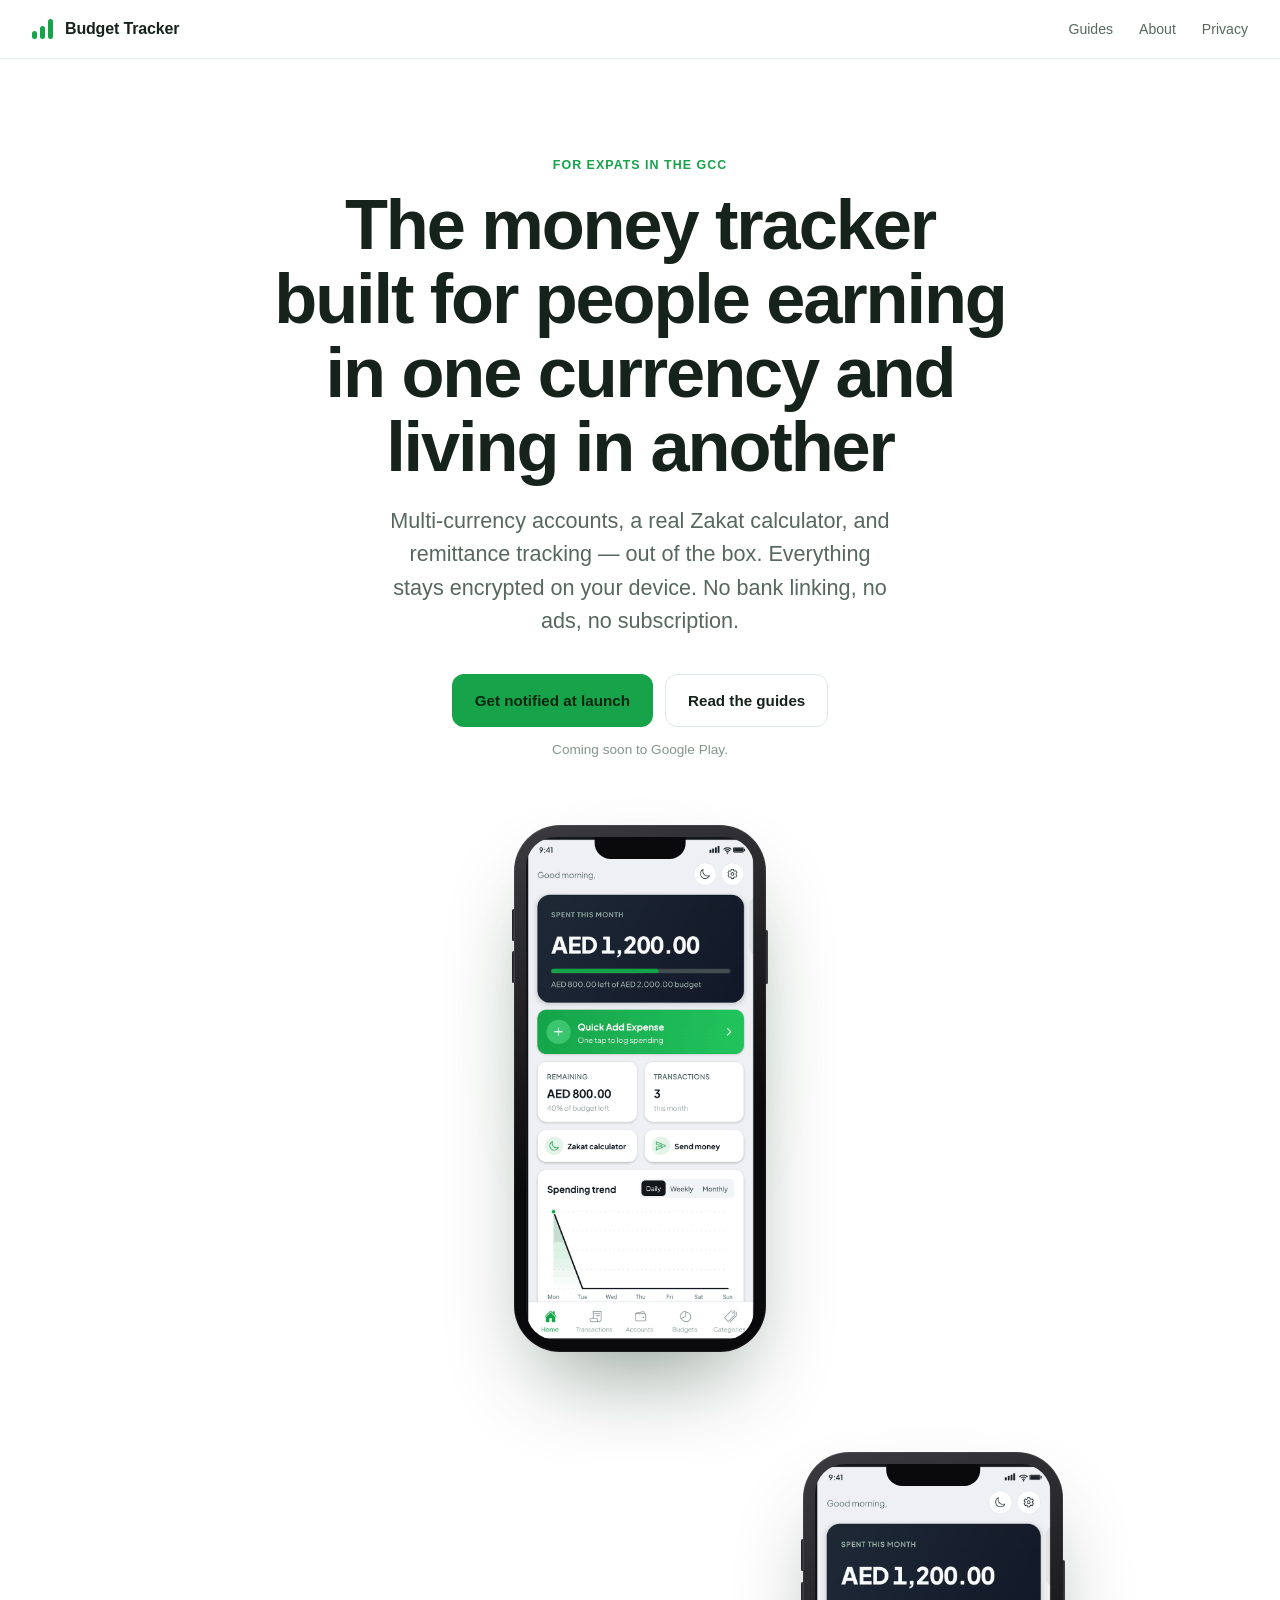
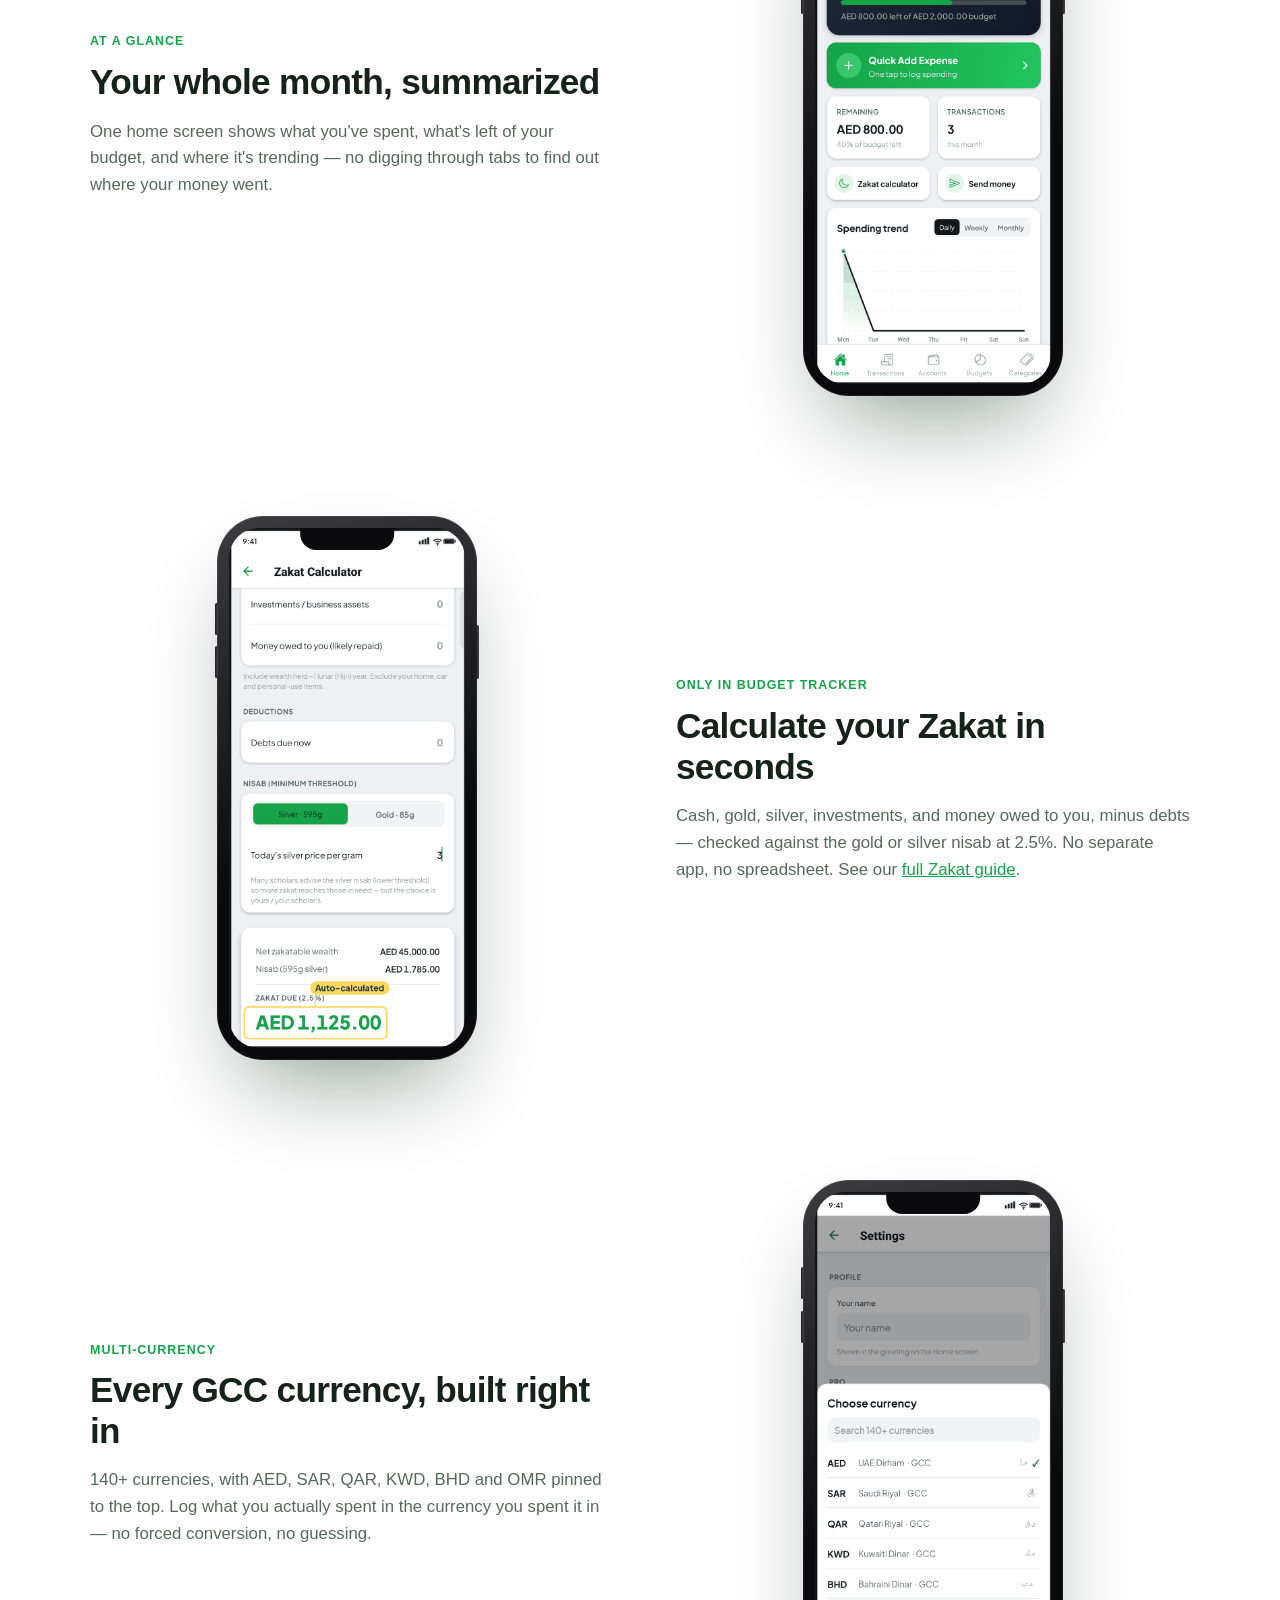
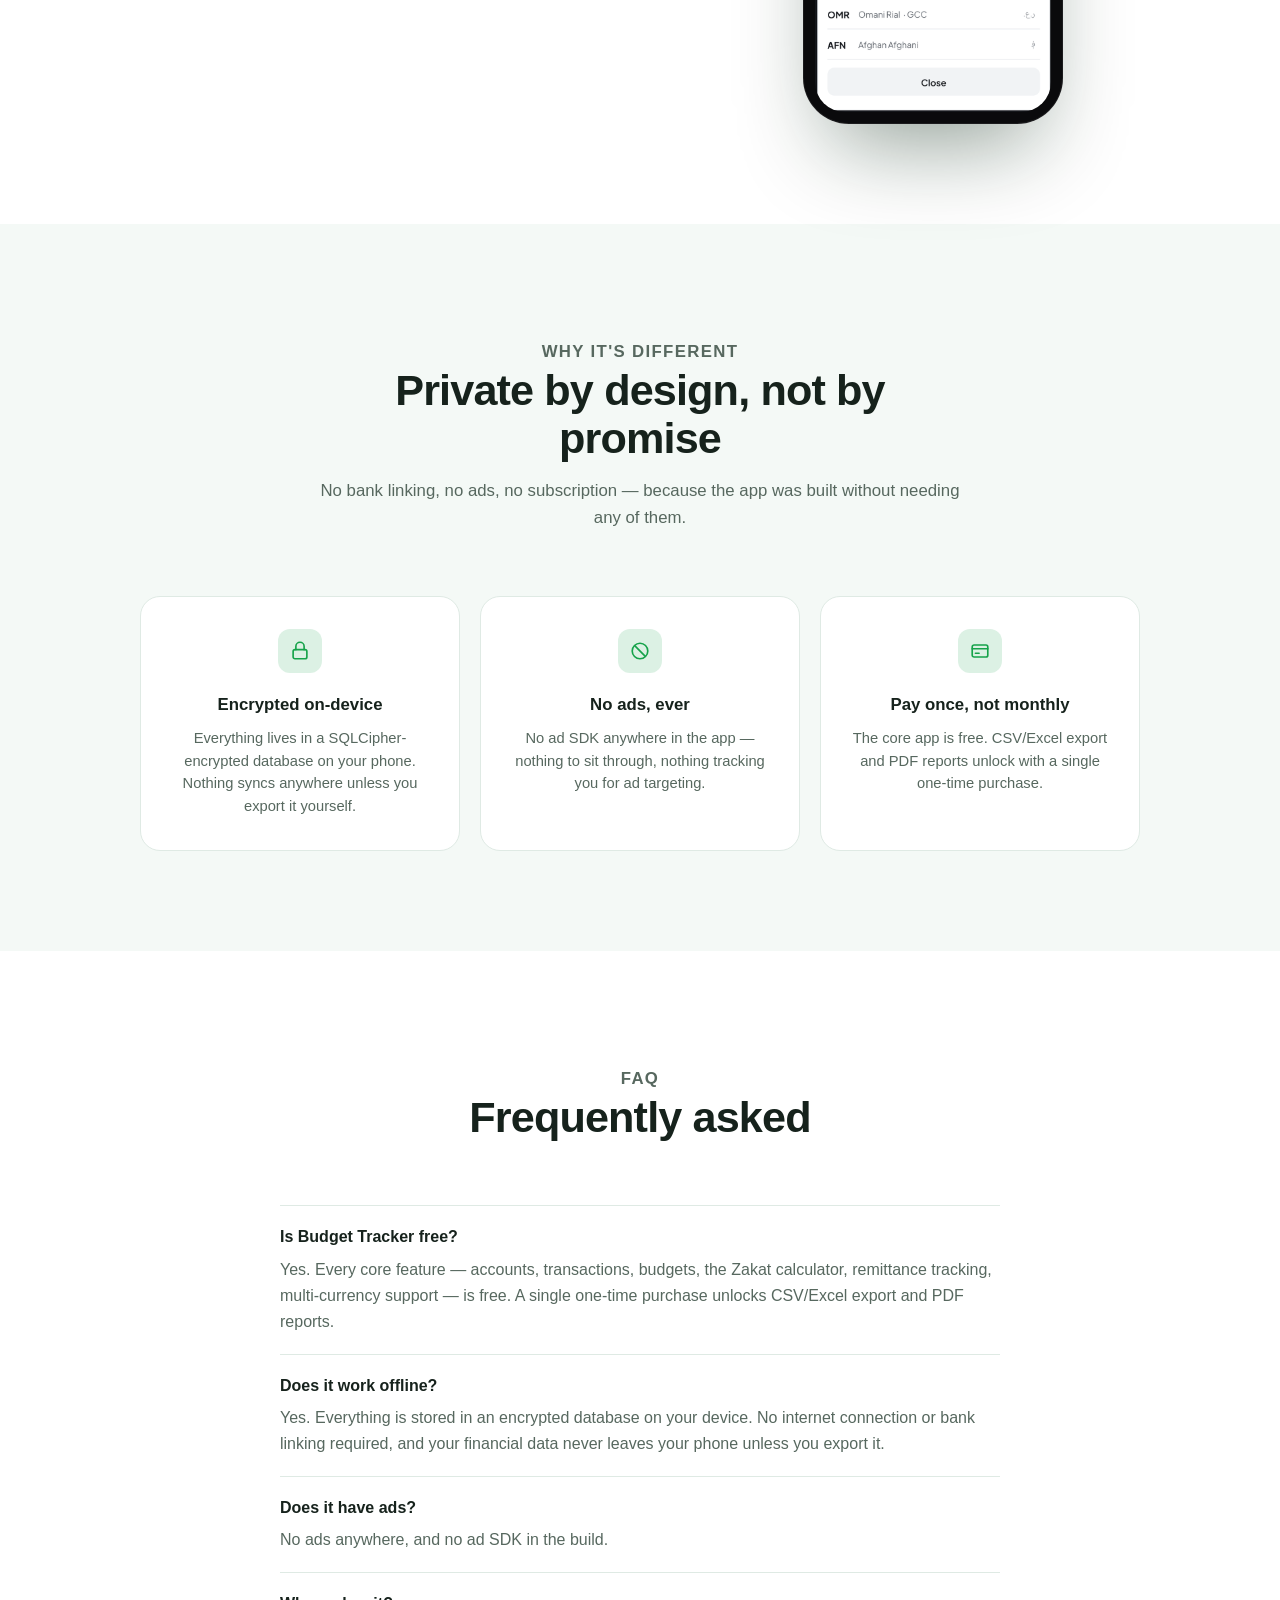
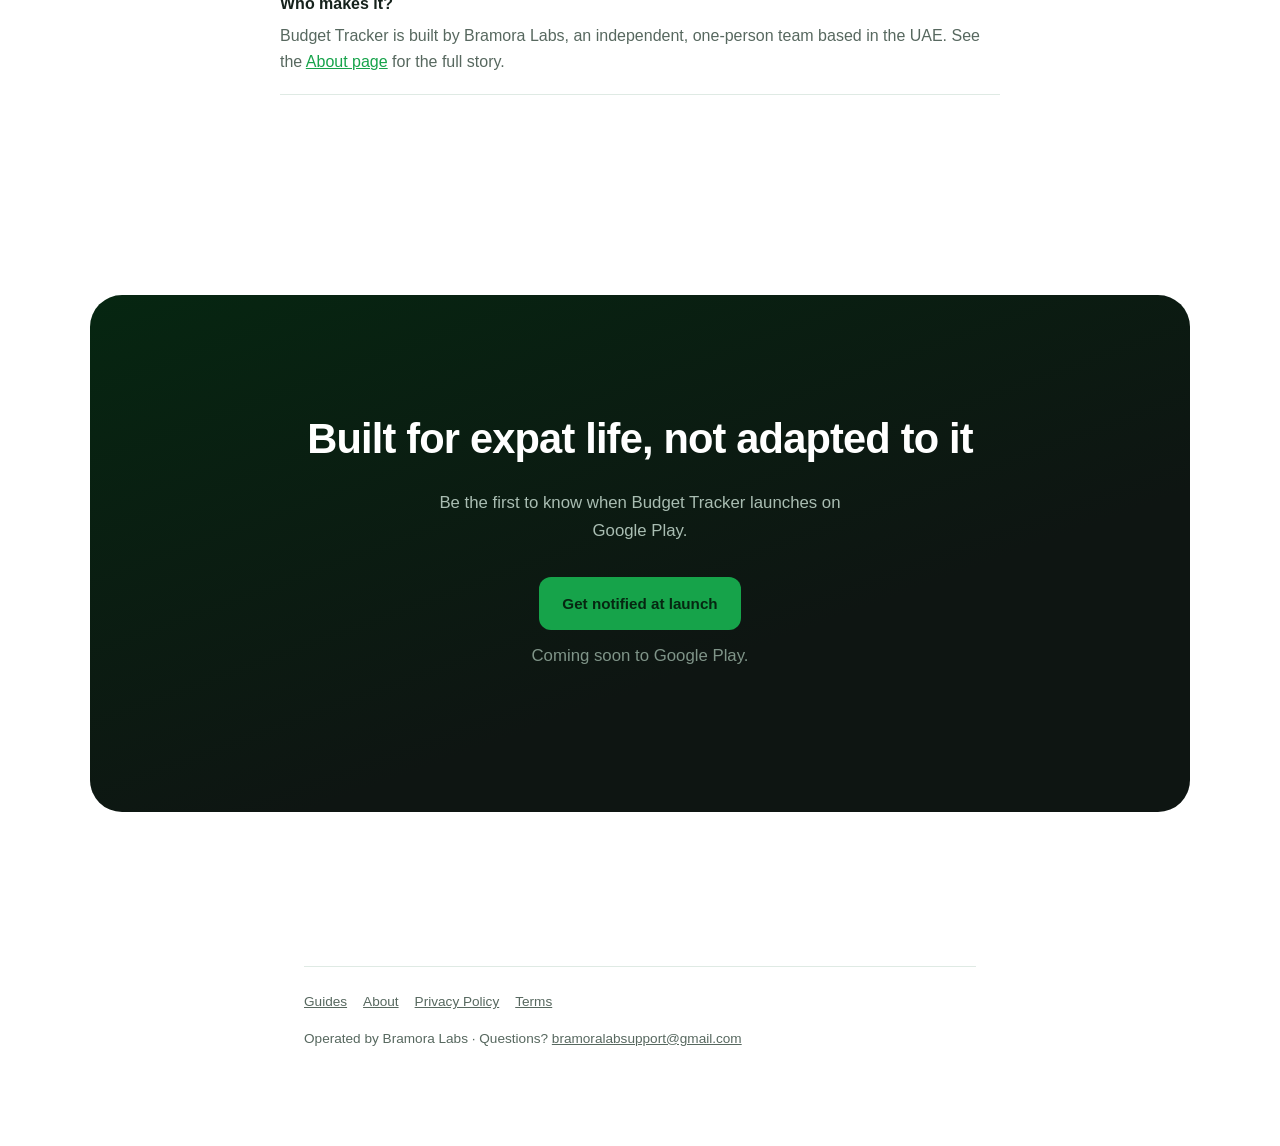
==== commit 7780b07f: "Fix false claim: remove premature closed-testing status, Play Console isn't verified yet" ====
--- a/index.html
+++ b/index.html
@@ -102,7 +102,7 @@
     <a class="btn btn-primary" href="mailto:bramoralabsupport@gmail.com?subject=Notify%20me%20when%20Budget%20Tracker%20launches">Get notified at launch</a>
     <a class="btn btn-secondary" href="guides/index.html">Read the guides</a>
   </div>
-  <p class="btn-note">Currently in closed testing on Google Play — public launch coming soon.</p>
+  <p class="btn-note">Coming soon to Google Play.</p>
 
   <div class="hero-shot reveal">
     <div class="device-frame">
@@ -258,7 +258,7 @@
     <div class="cta-row">
       <a class="btn btn-primary" href="mailto:bramoralabsupport@gmail.com?subject=Notify%20me%20when%20Budget%20Tracker%20launches">Get notified at launch</a>
     </div>
-    <p class="btn-note">Currently in closed testing on Google Play.</p>
+    <p class="btn-note">Coming soon to Google Play.</p>
   </div>
 </section>
 
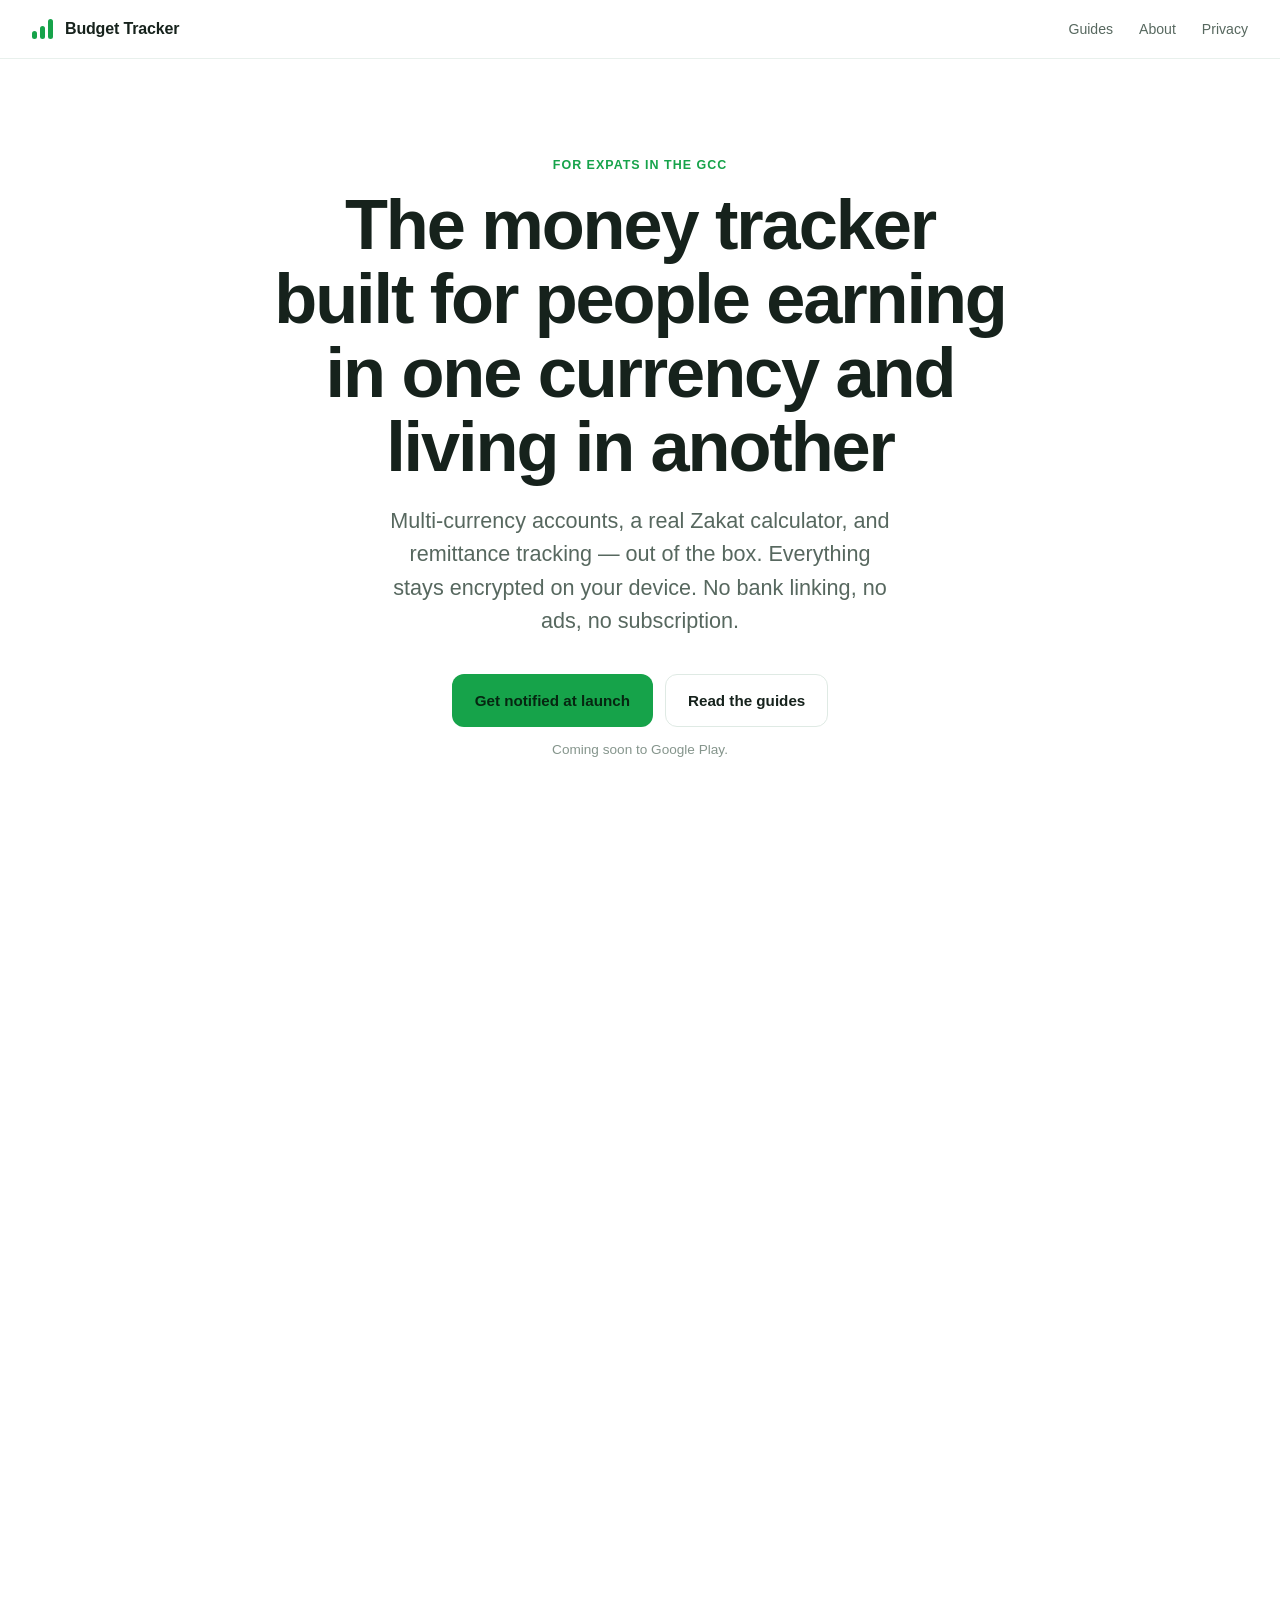
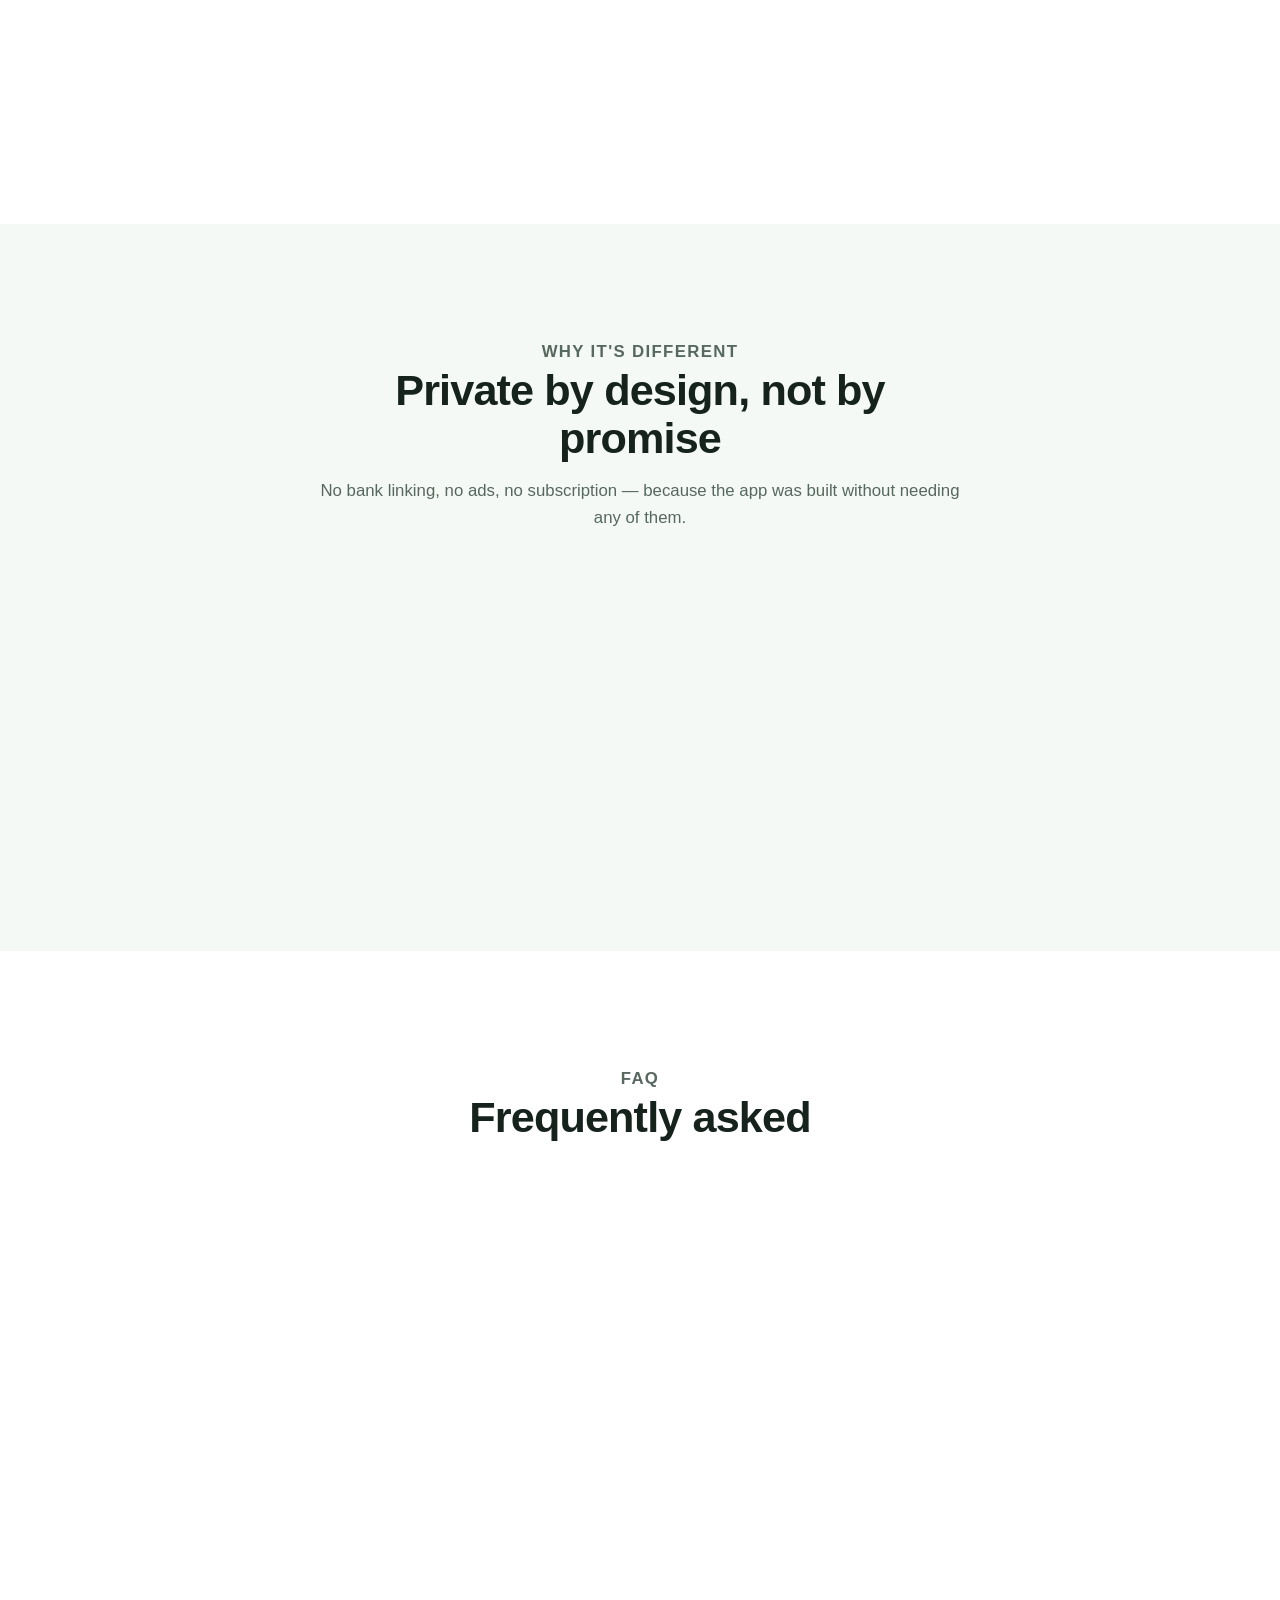
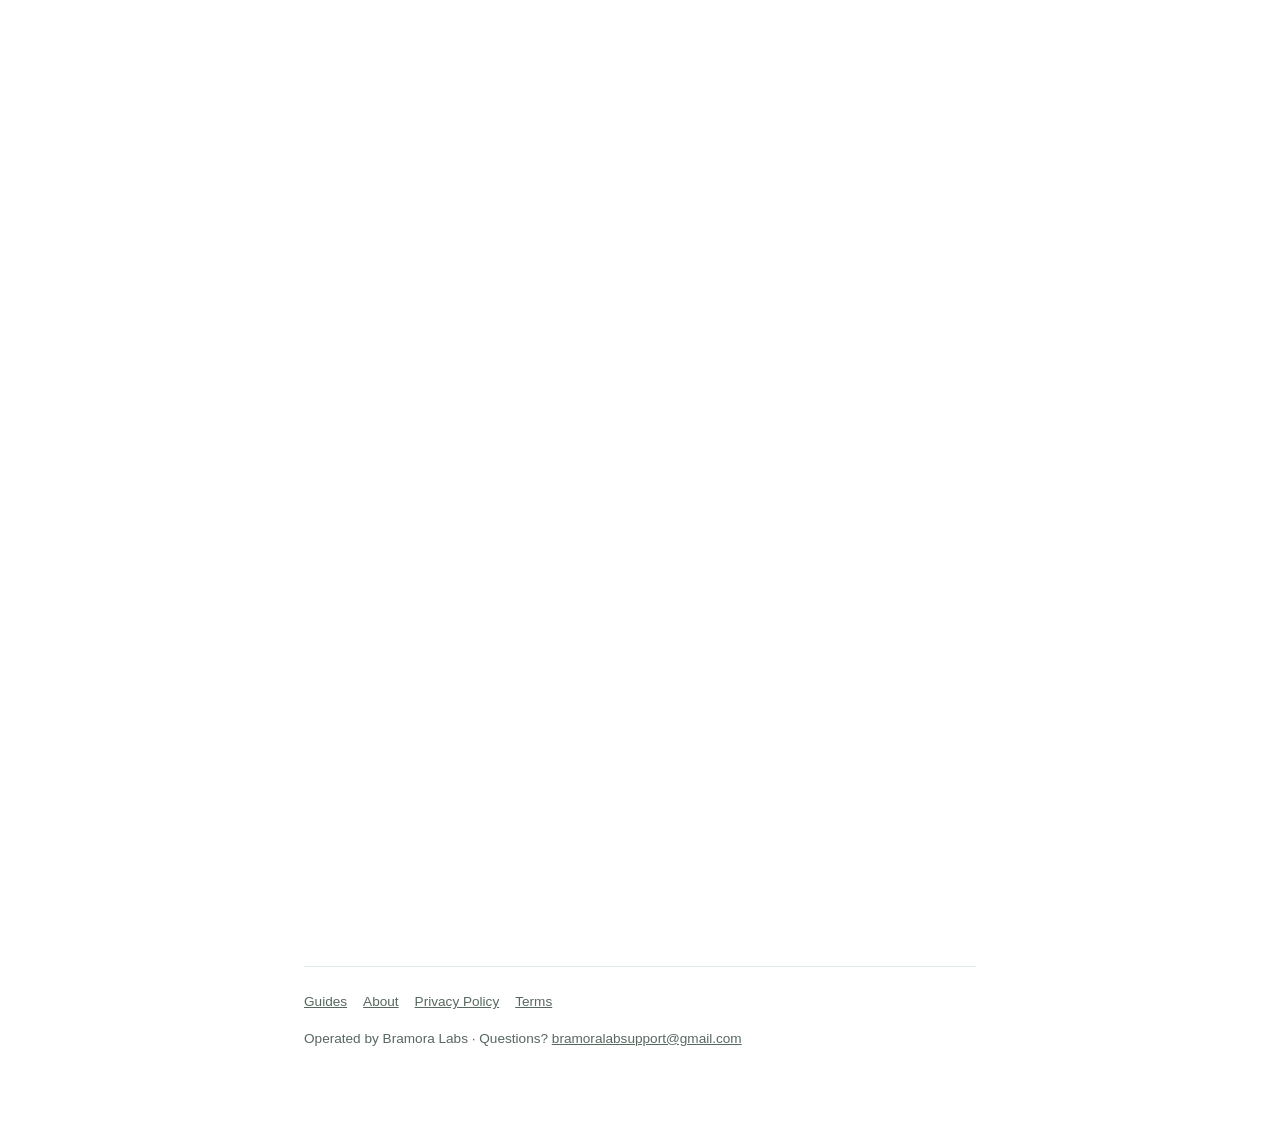
==== commit ee196de2: "Harden CSP: extract inline scripts/styles to external files, add strict Content-Security-Policy" ====
--- a/index.html
+++ b/index.html
@@ -3,6 +3,8 @@
 <head>
 <meta charset="utf-8">
 <meta name="viewport" content="width=device-width, initial-scale=1">
+<meta http-equiv="Content-Security-Policy" content="default-src 'self'; script-src 'self'; style-src 'self'; img-src 'self'; font-src 'self'; connect-src 'self'; form-action 'self'; base-uri 'self'; object-src 'none'">
+<meta name="referrer" content="strict-origin-when-cross-origin">
 <title>Budget Tracker — A Money Tracker Built for GCC Expats</title>
 <meta name="description" content="Budget Tracker is an offline, privacy-first budgeting app built for GCC expats — multi-currency accounts, a built-in Zakat calculator, remittance tracking, and no ads, ever.">
 <link rel="canonical" href="https://mohammedajmal-tech.github.io/budget-tracker-site/">
@@ -274,23 +276,6 @@
   </footer>
 </div>
 
-<script>
-(function () {
-  var els = document.querySelectorAll('.reveal');
-  if (!('IntersectionObserver' in window) || !els.length) {
-    els.forEach(function (el) { el.classList.add('visible'); });
-    return;
-  }
-  var io = new IntersectionObserver(function (entries) {
-    entries.forEach(function (entry) {
-      if (entry.isIntersecting) {
-        entry.target.classList.add('visible');
-        io.unobserve(entry.target);
-      }
-    });
-  }, { threshold: 0.15 });
-  els.forEach(function (el) { io.observe(el); });
-})();
-</script>
+<script src="reveal.js" defer></script>
 </body>
 </html>
--- a/style.css
+++ b/style.css
@@ -640,3 +640,6 @@
 @media (prefers-reduced-motion: reduce) {
   .reveal { opacity: 1; transform: none; transition: none; }
 }
+.reveal.delay-1 { transition-delay: 0.06s; }
+.reveal.delay-2 { transition-delay: 0.12s; }
+.reveal.delay-3 { transition-delay: 0.18s; }
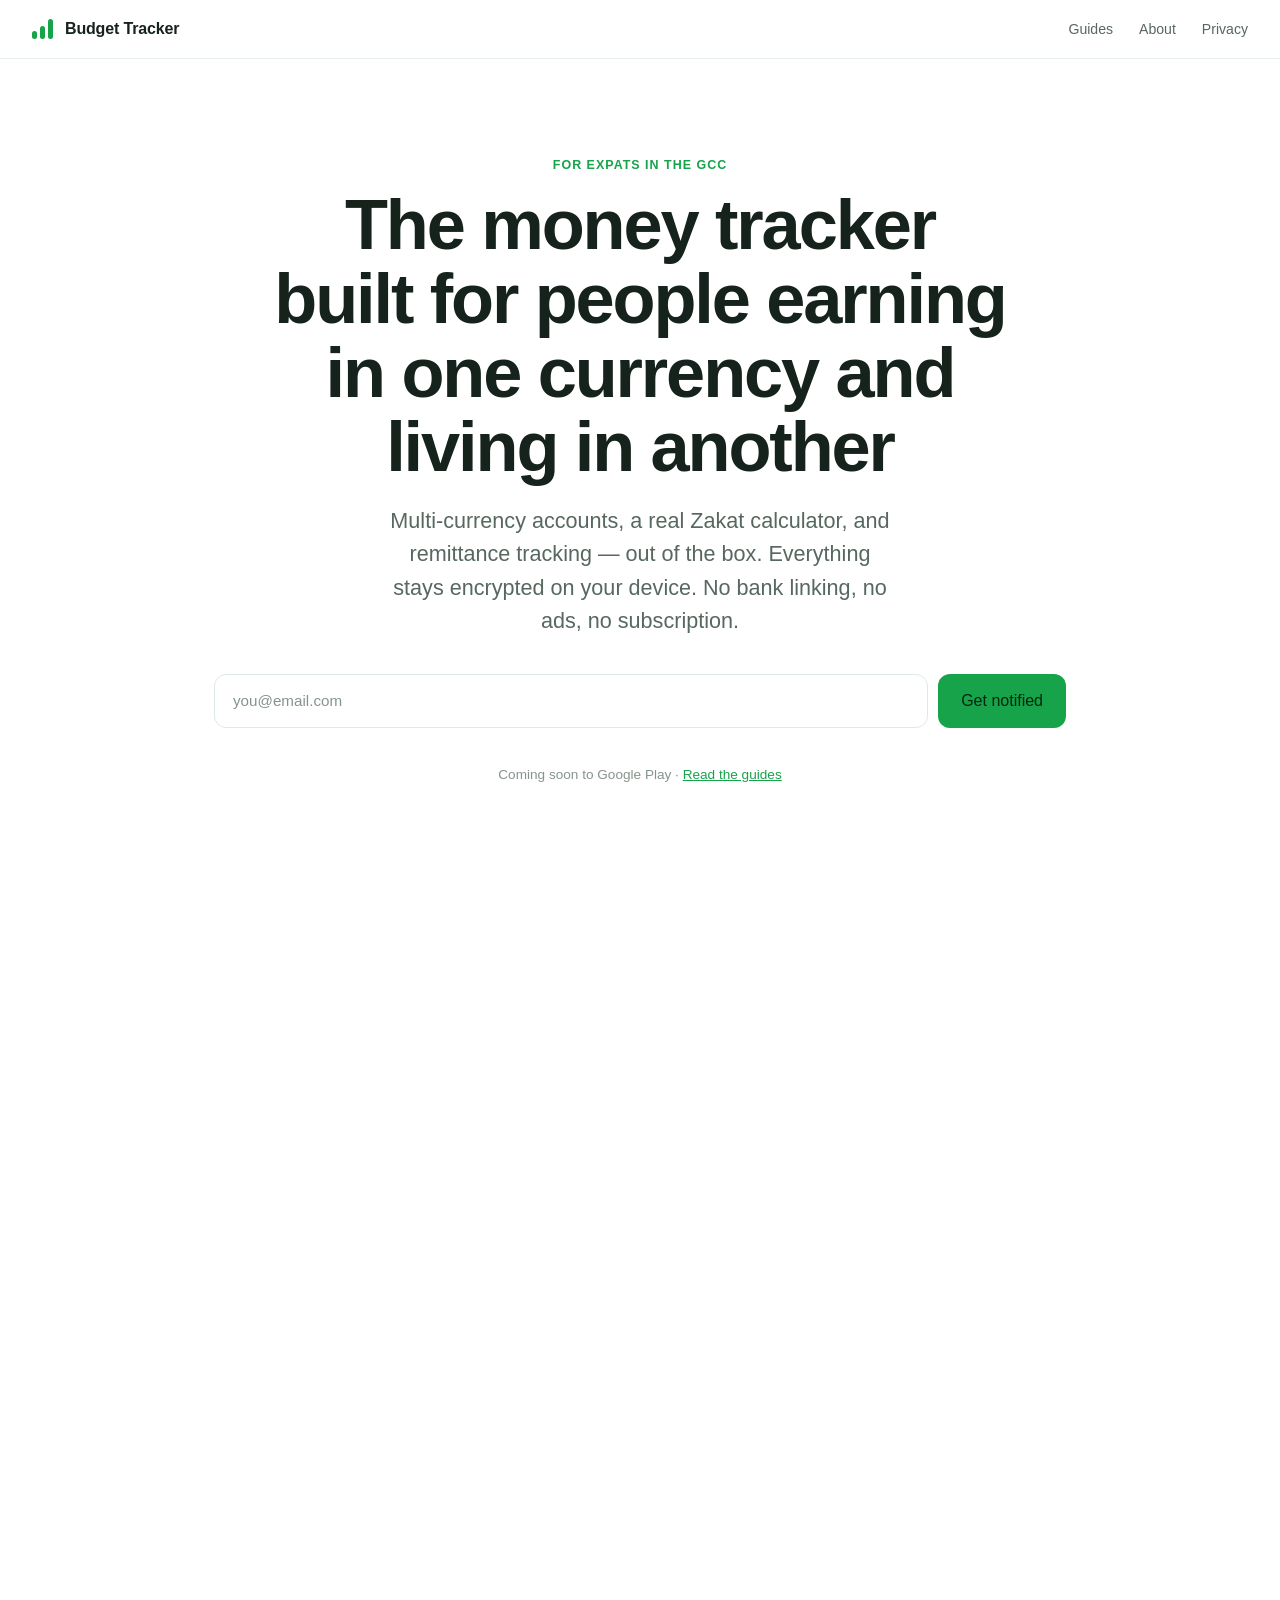
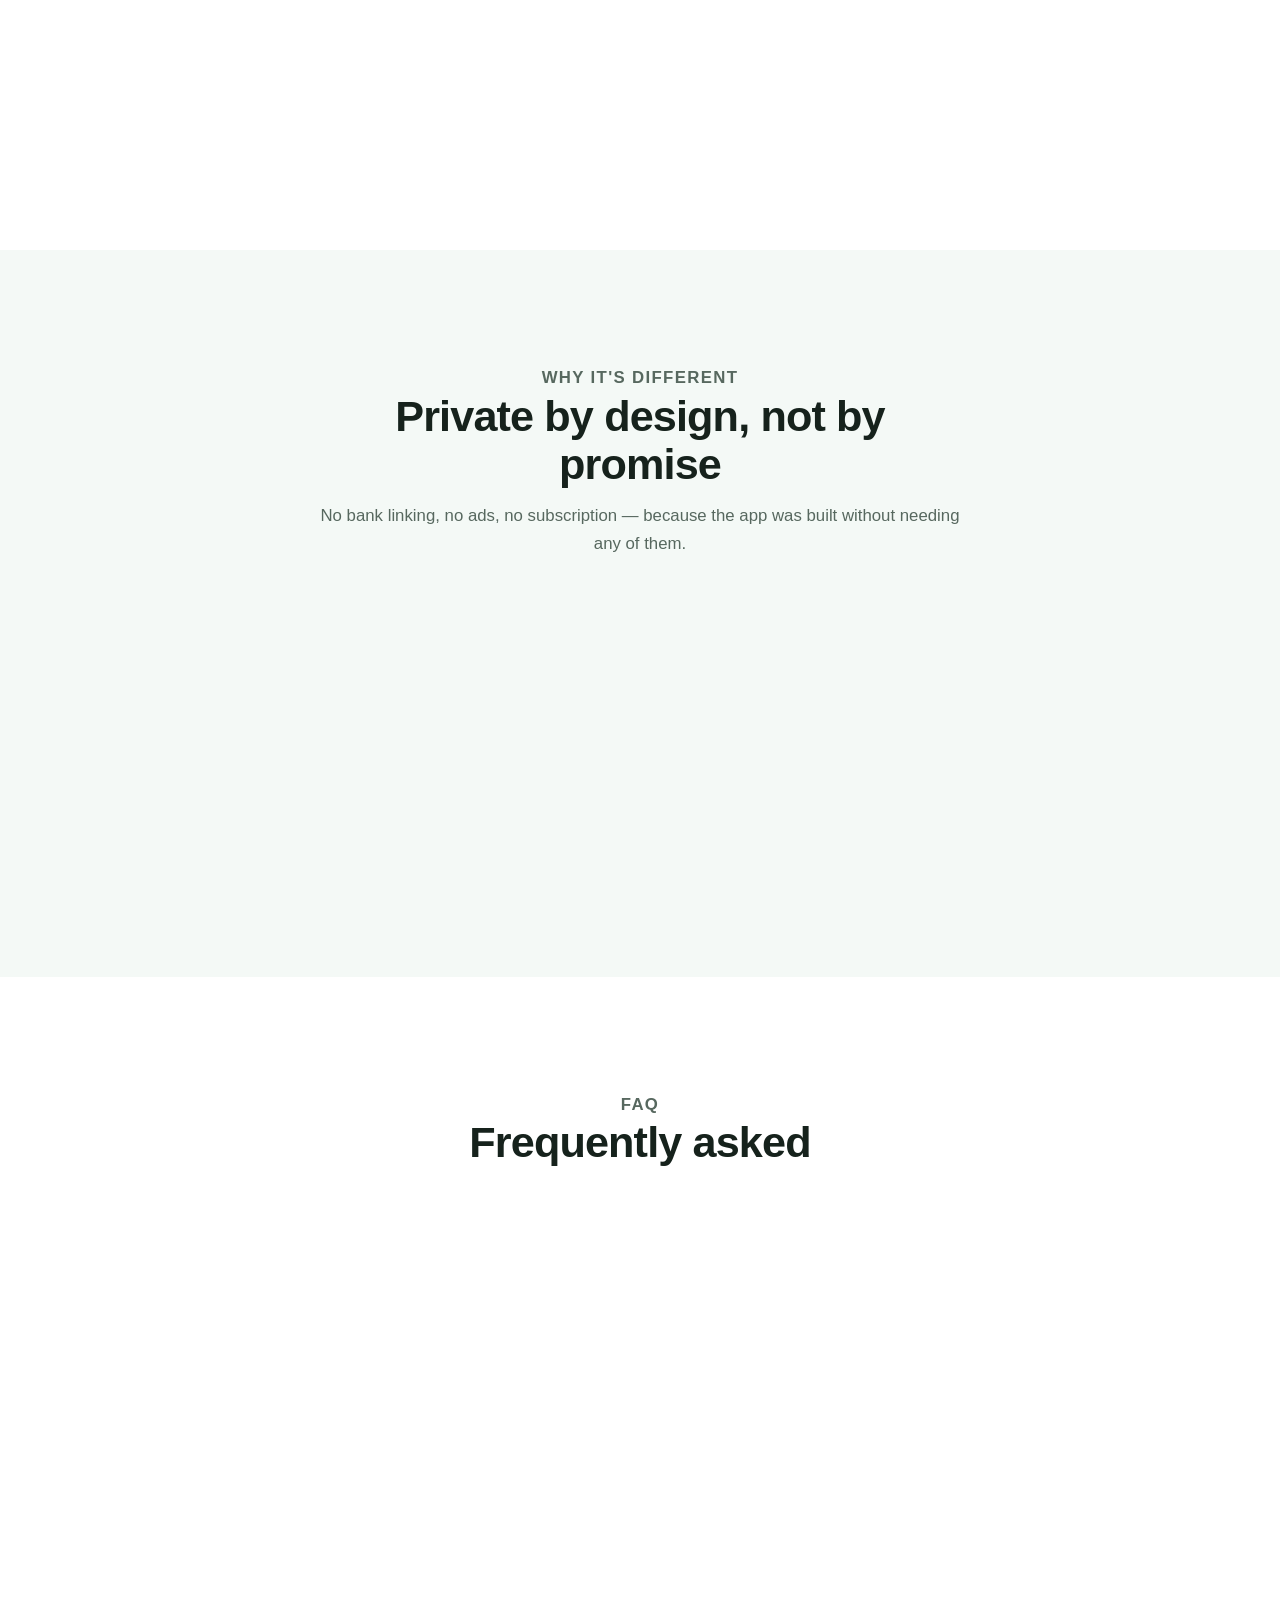
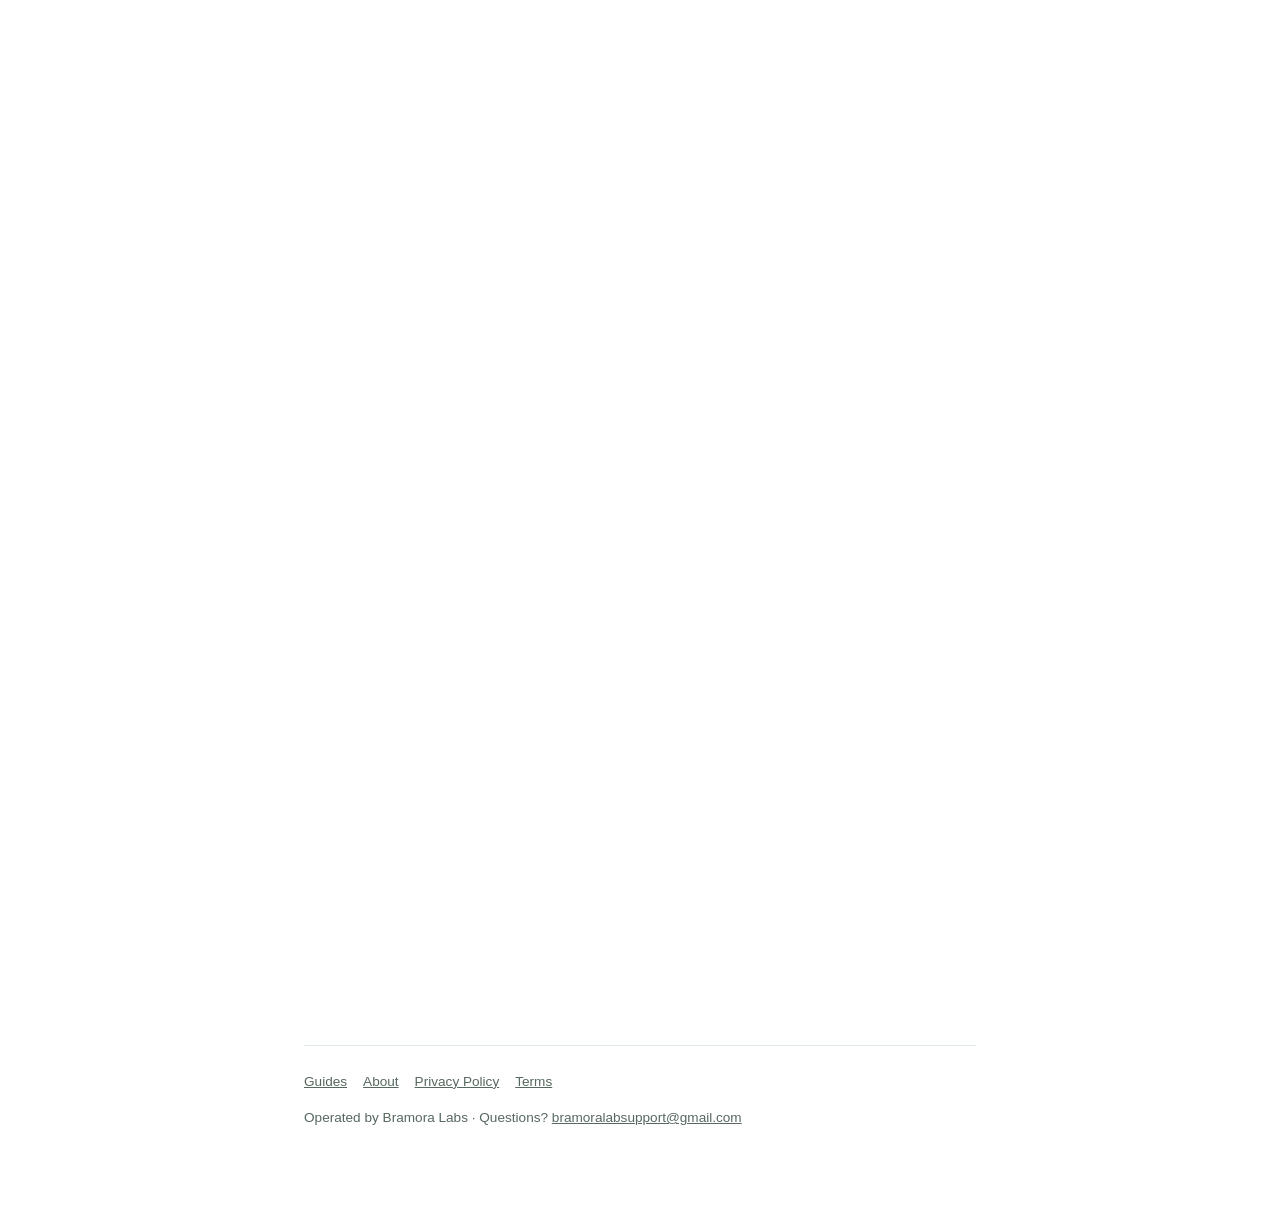
==== commit c9847000: "Wire up real Web3Forms signup, replacing mailto placeholder; update legal docs to match" ====
--- a/index.html
+++ b/index.html
@@ -3,7 +3,7 @@
 <head>
 <meta charset="utf-8">
 <meta name="viewport" content="width=device-width, initial-scale=1">
-<meta http-equiv="Content-Security-Policy" content="default-src 'self'; script-src 'self'; style-src 'self'; img-src 'self'; font-src 'self'; connect-src 'self'; form-action 'self'; base-uri 'self'; object-src 'none'">
+<meta http-equiv="Content-Security-Policy" content="default-src 'self'; script-src 'self'; style-src 'self'; img-src 'self'; font-src 'self'; connect-src 'self' https://api.web3forms.com; form-action 'self' https://api.web3forms.com; base-uri 'self'; object-src 'none'">
 <meta name="referrer" content="strict-origin-when-cross-origin">
 <title>Budget Tracker — A Money Tracker Built for GCC Expats</title>
 <meta name="description" content="Budget Tracker is an offline, privacy-first budgeting app built for GCC expats — multi-currency accounts, a built-in Zakat calculator, remittance tracking, and no ads, ever.">
@@ -89,7 +89,7 @@
   <div class="topnav-links">
     <a href="guides/index.html">Guides</a>
     <a href="about.html">About</a>
-    <a href="https://mohammedajmal-tech.github.io/budget-tracker-legal/privacy.html">Privacy</a>
+    <a href="privacy.html">Privacy</a>
   </div>
 </div>
 
@@ -100,11 +100,16 @@
     Multi-currency accounts, a real Zakat calculator, and remittance tracking — out of the box. Everything stays
     encrypted on your device. No bank linking, no ads, no subscription.
   </p>
-  <div class="cta-row">
-    <a class="btn btn-primary" href="mailto:bramoralabsupport@gmail.com?subject=Notify%20me%20when%20Budget%20Tracker%20launches">Get notified at launch</a>
-    <a class="btn btn-secondary" href="guides/index.html">Read the guides</a>
-  </div>
-  <p class="btn-note">Coming soon to Google Play.</p>
+  <form class="signup-form" action="https://api.web3forms.com/submit" method="POST">
+    <input type="checkbox" name="botcheck" class="hp-field" tabindex="-1" autocomplete="off">
+    <input type="hidden" name="access_key" value="35cb142e-9d52-4e2e-960e-e53f9bc0456f">
+    <input type="hidden" name="subject" value="New Budget Tracker launch signup">
+    <input type="hidden" name="from_name" value="Budget Tracker website">
+    <input type="email" name="email" placeholder="you@email.com" required aria-label="Email address">
+    <button type="submit" class="btn btn-primary">Get notified</button>
+  </form>
+  <p class="form-status" aria-live="polite"></p>
+  <p class="btn-note">Coming soon to Google Play &middot; <a href="guides/index.html">Read the guides</a></p>
 
   <div class="hero-shot reveal">
     <div class="device-frame">
@@ -257,9 +262,15 @@
   <div class="cta-band reveal">
     <h2>Built for expat life, not adapted to it</h2>
     <p>Be the first to know when Budget Tracker launches on Google Play.</p>
-    <div class="cta-row">
-      <a class="btn btn-primary" href="mailto:bramoralabsupport@gmail.com?subject=Notify%20me%20when%20Budget%20Tracker%20launches">Get notified at launch</a>
-    </div>
+    <form class="signup-form" action="https://api.web3forms.com/submit" method="POST">
+      <input type="checkbox" name="botcheck" class="hp-field" tabindex="-1" autocomplete="off">
+      <input type="hidden" name="access_key" value="35cb142e-9d52-4e2e-960e-e53f9bc0456f">
+      <input type="hidden" name="subject" value="New Budget Tracker launch signup">
+      <input type="hidden" name="from_name" value="Budget Tracker website">
+      <input type="email" name="email" placeholder="you@email.com" required aria-label="Email address">
+      <button type="submit" class="btn btn-primary">Get notified</button>
+    </form>
+    <p class="form-status" aria-live="polite"></p>
     <p class="btn-note">Coming soon to Google Play.</p>
   </div>
 </section>
@@ -269,13 +280,14 @@
     <div class="foot-links">
       <a href="guides/index.html">Guides</a>
       <a href="about.html">About</a>
-      <a href="https://mohammedajmal-tech.github.io/budget-tracker-legal/privacy.html">Privacy Policy</a>
-      <a href="https://mohammedajmal-tech.github.io/budget-tracker-legal/terms.html">Terms</a>
+      <a href="privacy.html">Privacy Policy</a>
+      <a href="terms.html">Terms</a>
     </div>
     Operated by Bramora Labs · Questions? <a href="mailto:bramoralabsupport@gmail.com">bramoralabsupport@gmail.com</a>
   </footer>
 </div>
 
 <script src="reveal.js" defer></script>
+<script src="signup.js" defer></script>
 </body>
 </html>
--- a/style.css
+++ b/style.css
@@ -170,6 +170,48 @@
   margin: 0 0 8px;
 }
 
+/* ---------- Signup form (native, no external redirect) ---------- */
+
+.signup-form {
+  display: flex;
+  flex-wrap: wrap;
+  gap: 10px;
+  margin-bottom: 12px;
+}
+.signup-form input[type="email"] {
+  flex: 1;
+  min-width: 220px;
+  font: inherit;
+  font-size: 0.95rem;
+  padding: 13px 18px;
+  border-radius: 12px;
+  border: 1px solid var(--border);
+  background: var(--bg);
+  color: var(--text);
+}
+.signup-form input[type="email"]::placeholder { color: var(--faint); }
+.signup-form input[type="email"]:focus {
+  outline: none;
+  border-color: var(--accent);
+}
+.signup-form .hp-field { display: none; }
+.signup-form button {
+  font: inherit;
+  cursor: pointer;
+  white-space: nowrap;
+}
+.signup-form button:disabled { opacity: 0.6; cursor: default; }
+.form-status {
+  font-size: 0.85rem;
+  margin: 0 0 8px;
+  min-height: 1.2em;
+}
+.form-status.success { color: var(--accent); }
+.form-status.error { color: #e06a5f; }
+.cta-band .signup-form { justify-content: center; }
+.cta-band .signup-form input[type="email"] { background: rgba(255,255,255,0.06); border-color: rgba(255,255,255,0.16); color: #eaf3ee; }
+.cta-band .form-status.success { color: var(--accent-soft); }
+
 /* ---------- Section headings ---------- */
 
 h2 {
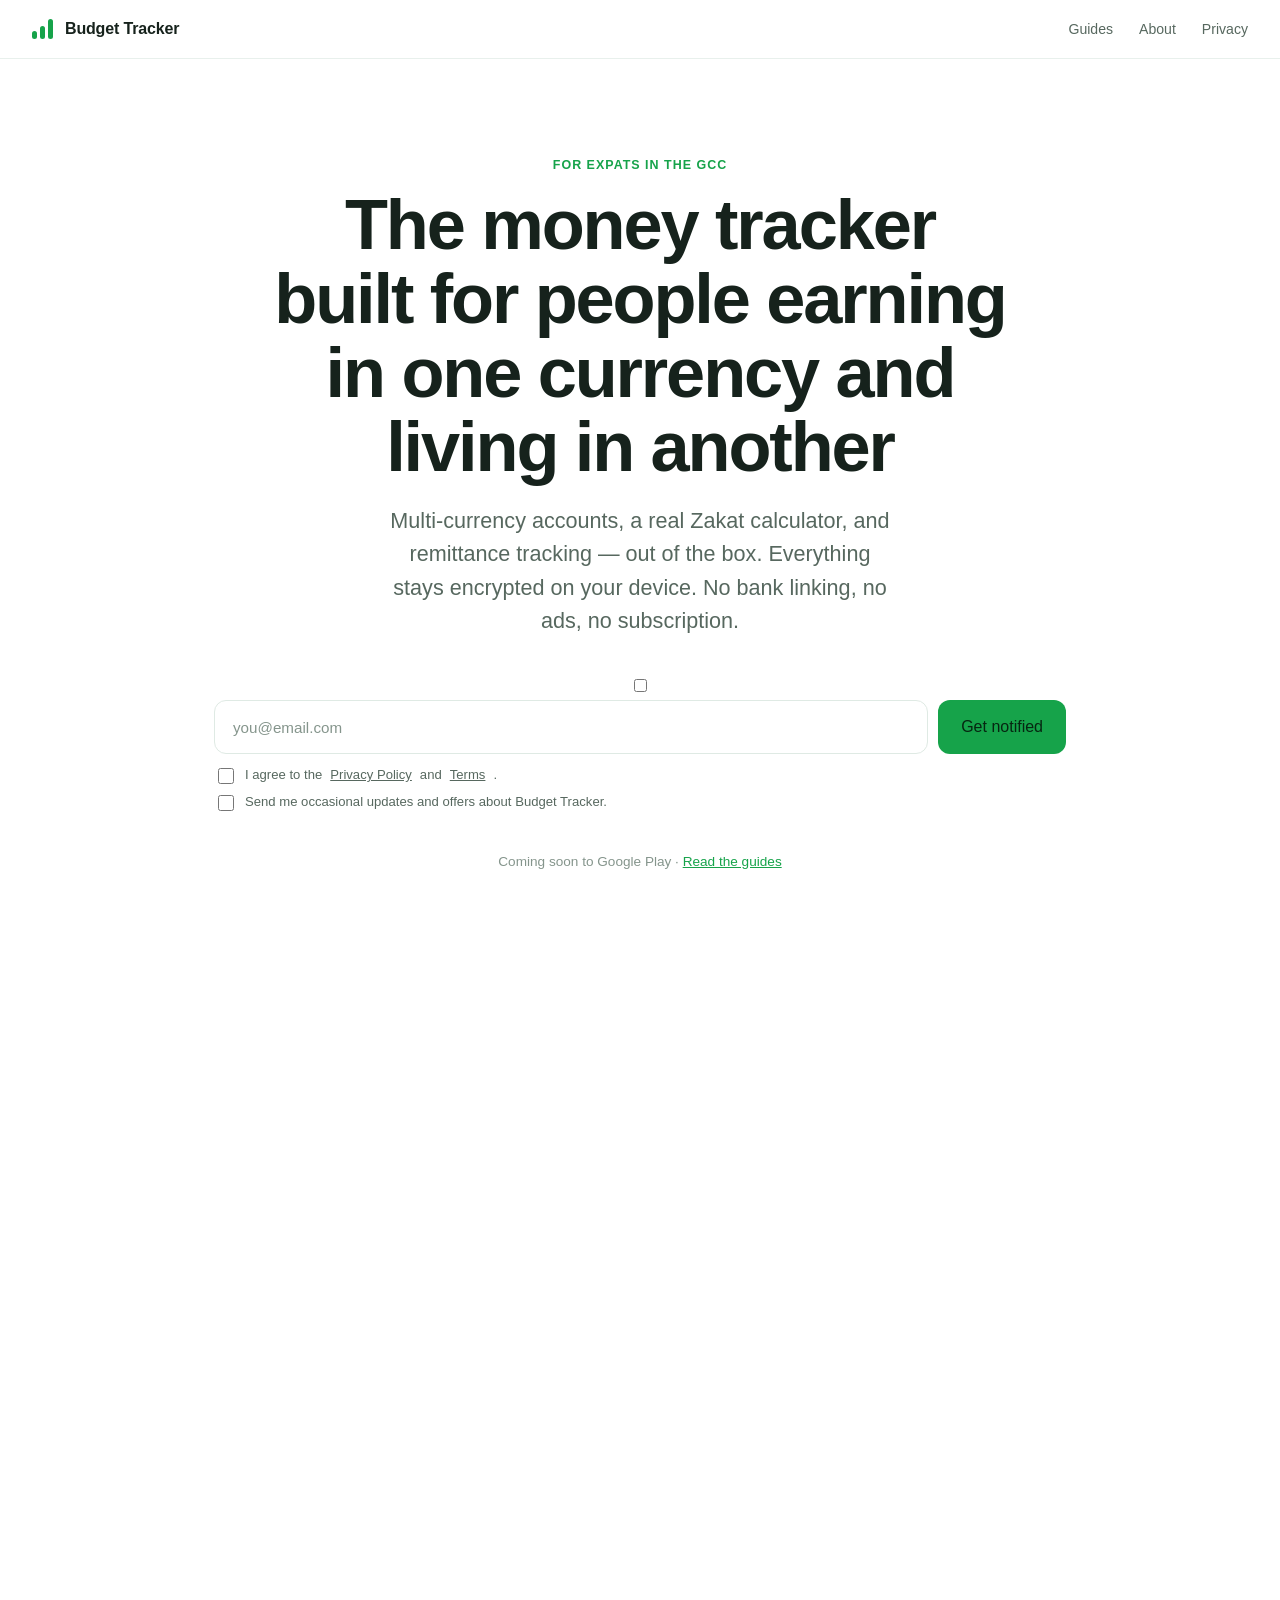
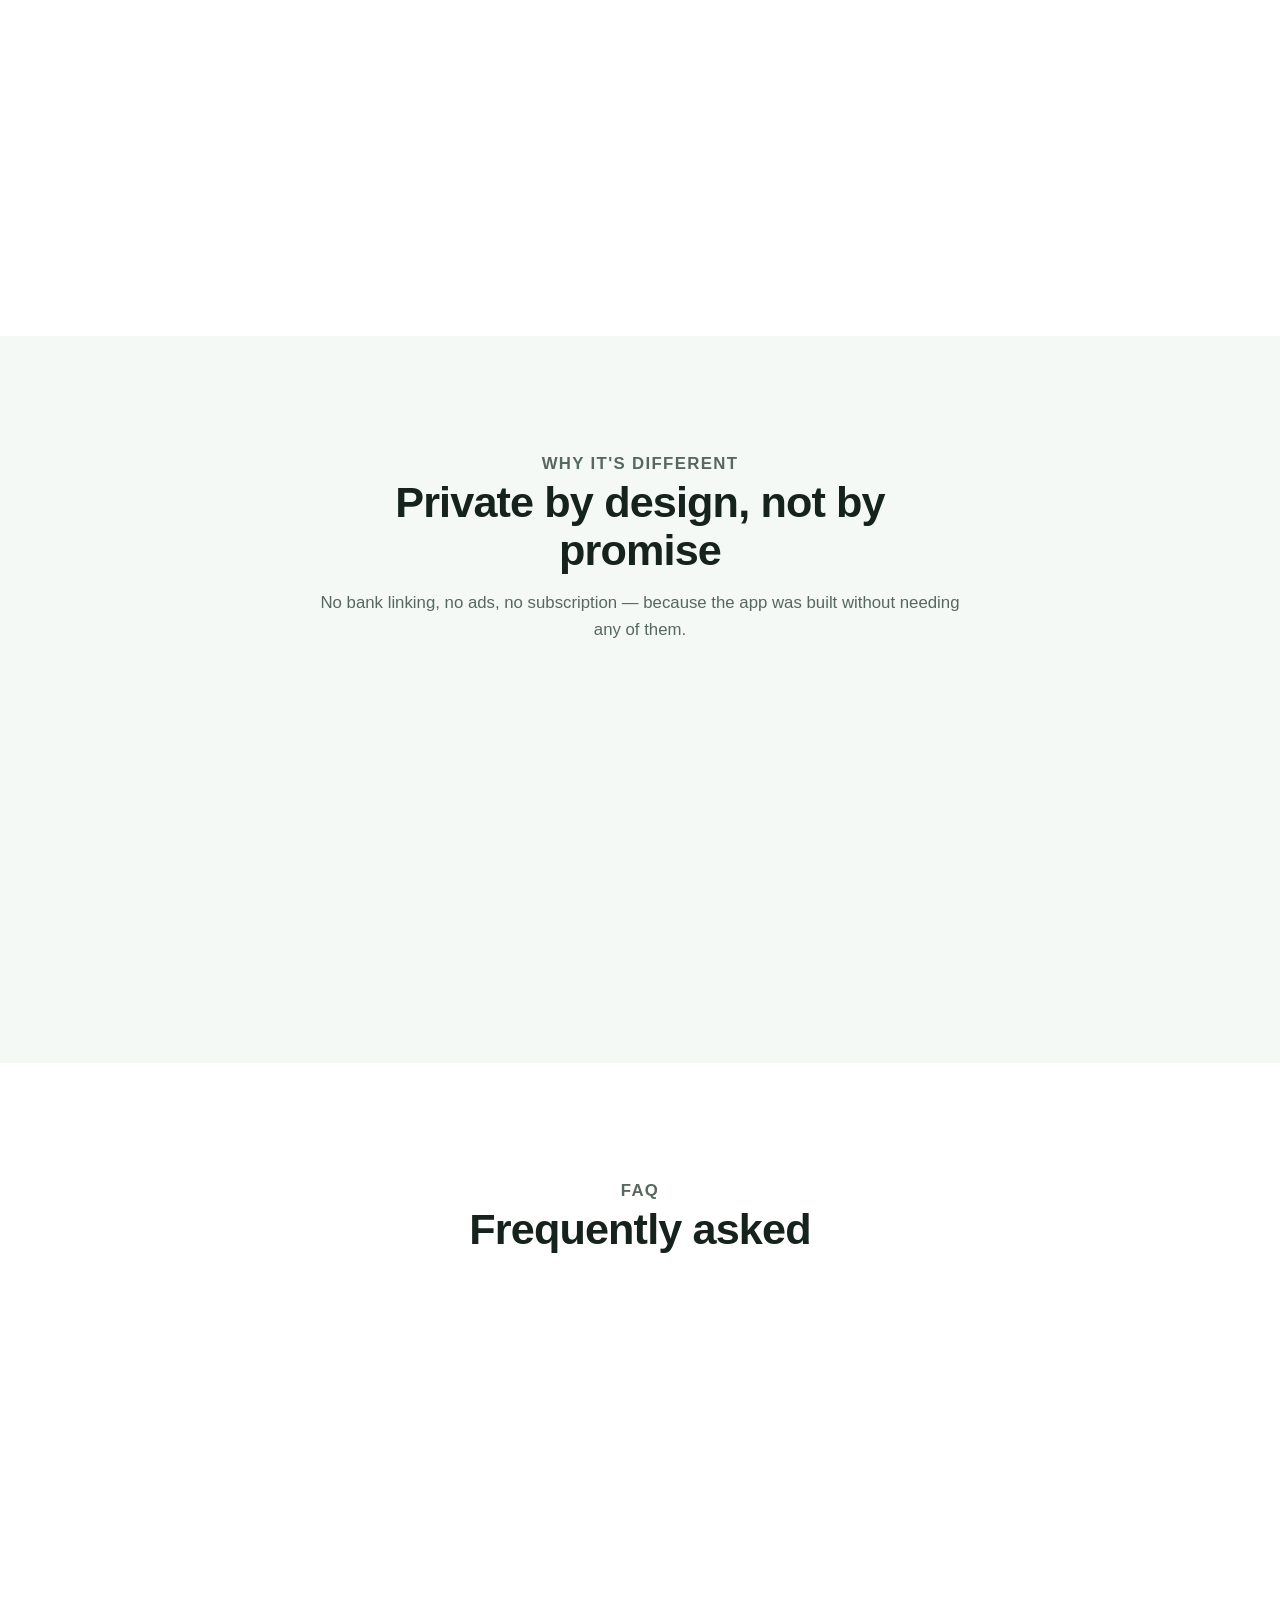
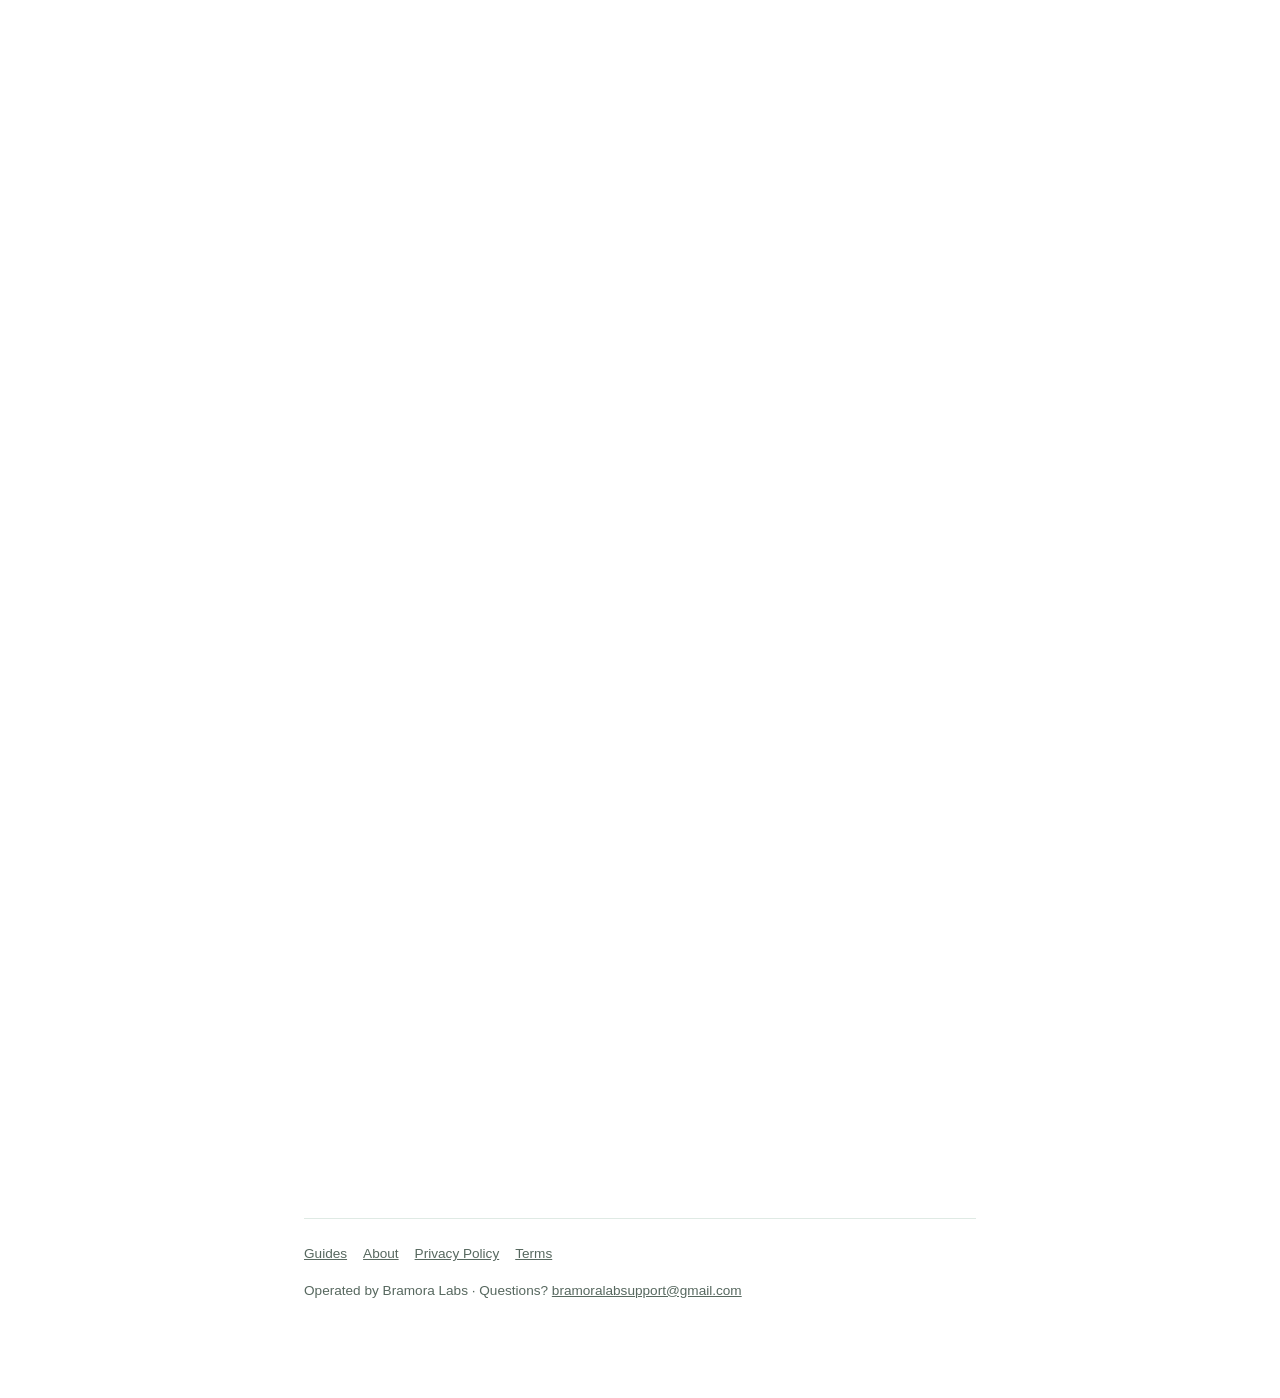
==== commit fbc84b1b: "Add required Privacy/Terms consent and opt-in (not pre-ticked) promo checkbox to signup form" ====
--- a/index.html
+++ b/index.html
@@ -100,13 +100,25 @@
     Multi-currency accounts, a real Zakat calculator, and remittance tracking — out of the box. Everything stays
     encrypted on your device. No bank linking, no ads, no subscription.
   </p>
-  <form class="signup-form" action="https://api.web3forms.com/submit" method="POST">
+  <form class="signup-form-wrap" action="https://api.web3forms.com/submit" method="POST">
     <input type="checkbox" name="botcheck" class="hp-field" tabindex="-1" autocomplete="off">
     <input type="hidden" name="access_key" value="35cb142e-9d52-4e2e-960e-e53f9bc0456f">
     <input type="hidden" name="subject" value="New Budget Tracker launch signup">
     <input type="hidden" name="from_name" value="Budget Tracker website">
-    <input type="email" name="email" placeholder="you@email.com" required aria-label="Email address">
-    <button type="submit" class="btn btn-primary">Get notified</button>
+    <div class="signup-form">
+      <input type="email" name="email" placeholder="you@email.com" required aria-label="Email address">
+      <button type="submit" class="btn btn-primary">Get notified</button>
+    </div>
+    <div class="consent-row">
+      <label>
+        <input type="checkbox" name="consent" value="yes" required>
+        I agree to the <a href="privacy.html">Privacy Policy</a> and <a href="terms.html">Terms</a>.
+      </label>
+      <label>
+        <input type="checkbox" name="promo_consent" value="yes">
+        Send me occasional updates and offers about Budget Tracker.
+      </label>
+    </div>
   </form>
   <p class="form-status" aria-live="polite"></p>
   <p class="btn-note">Coming soon to Google Play &middot; <a href="guides/index.html">Read the guides</a></p>
@@ -262,13 +274,25 @@
   <div class="cta-band reveal">
     <h2>Built for expat life, not adapted to it</h2>
     <p>Be the first to know when Budget Tracker launches on Google Play.</p>
-    <form class="signup-form" action="https://api.web3forms.com/submit" method="POST">
+    <form class="signup-form-wrap" action="https://api.web3forms.com/submit" method="POST">
       <input type="checkbox" name="botcheck" class="hp-field" tabindex="-1" autocomplete="off">
       <input type="hidden" name="access_key" value="35cb142e-9d52-4e2e-960e-e53f9bc0456f">
       <input type="hidden" name="subject" value="New Budget Tracker launch signup">
       <input type="hidden" name="from_name" value="Budget Tracker website">
-      <input type="email" name="email" placeholder="you@email.com" required aria-label="Email address">
-      <button type="submit" class="btn btn-primary">Get notified</button>
+      <div class="signup-form">
+        <input type="email" name="email" placeholder="you@email.com" required aria-label="Email address">
+        <button type="submit" class="btn btn-primary">Get notified</button>
+      </div>
+      <div class="consent-row">
+        <label>
+          <input type="checkbox" name="consent" value="yes" required>
+          I agree to the <a href="privacy.html">Privacy Policy</a> and <a href="terms.html">Terms</a>.
+        </label>
+        <label>
+          <input type="checkbox" name="promo_consent" value="yes">
+          Send me occasional updates and offers about Budget Tracker.
+        </label>
+      </div>
     </form>
     <p class="form-status" aria-live="polite"></p>
     <p class="btn-note">Coming soon to Google Play.</p>
--- a/style.css
+++ b/style.css
@@ -212,6 +212,34 @@
 .cta-band .signup-form input[type="email"] { background: rgba(255,255,255,0.06); border-color: rgba(255,255,255,0.16); color: #eaf3ee; }
 .cta-band .form-status.success { color: var(--accent-soft); }
 
+.consent-row {
+  display: flex;
+  flex-direction: column;
+  gap: 6px;
+  margin: 2px 0 12px;
+  max-width: 460px;
+}
+.consent-row label {
+  display: flex;
+  align-items: flex-start;
+  gap: 8px;
+  font-size: 0.82rem;
+  color: var(--muted);
+  line-height: 1.4;
+  cursor: pointer;
+}
+.consent-row input[type="checkbox"] {
+  flex-shrink: 0;
+  width: 16px;
+  height: 16px;
+  margin-top: 2px;
+  accent-color: var(--accent);
+  cursor: pointer;
+}
+.consent-row a { color: inherit; text-decoration: underline; }
+.cta-band .consent-row { margin-left: auto; margin-right: auto; text-align: left; }
+.cta-band .consent-row label { color: #a9bdb2; }
+
 /* ---------- Section headings ---------- */
 
 h2 {
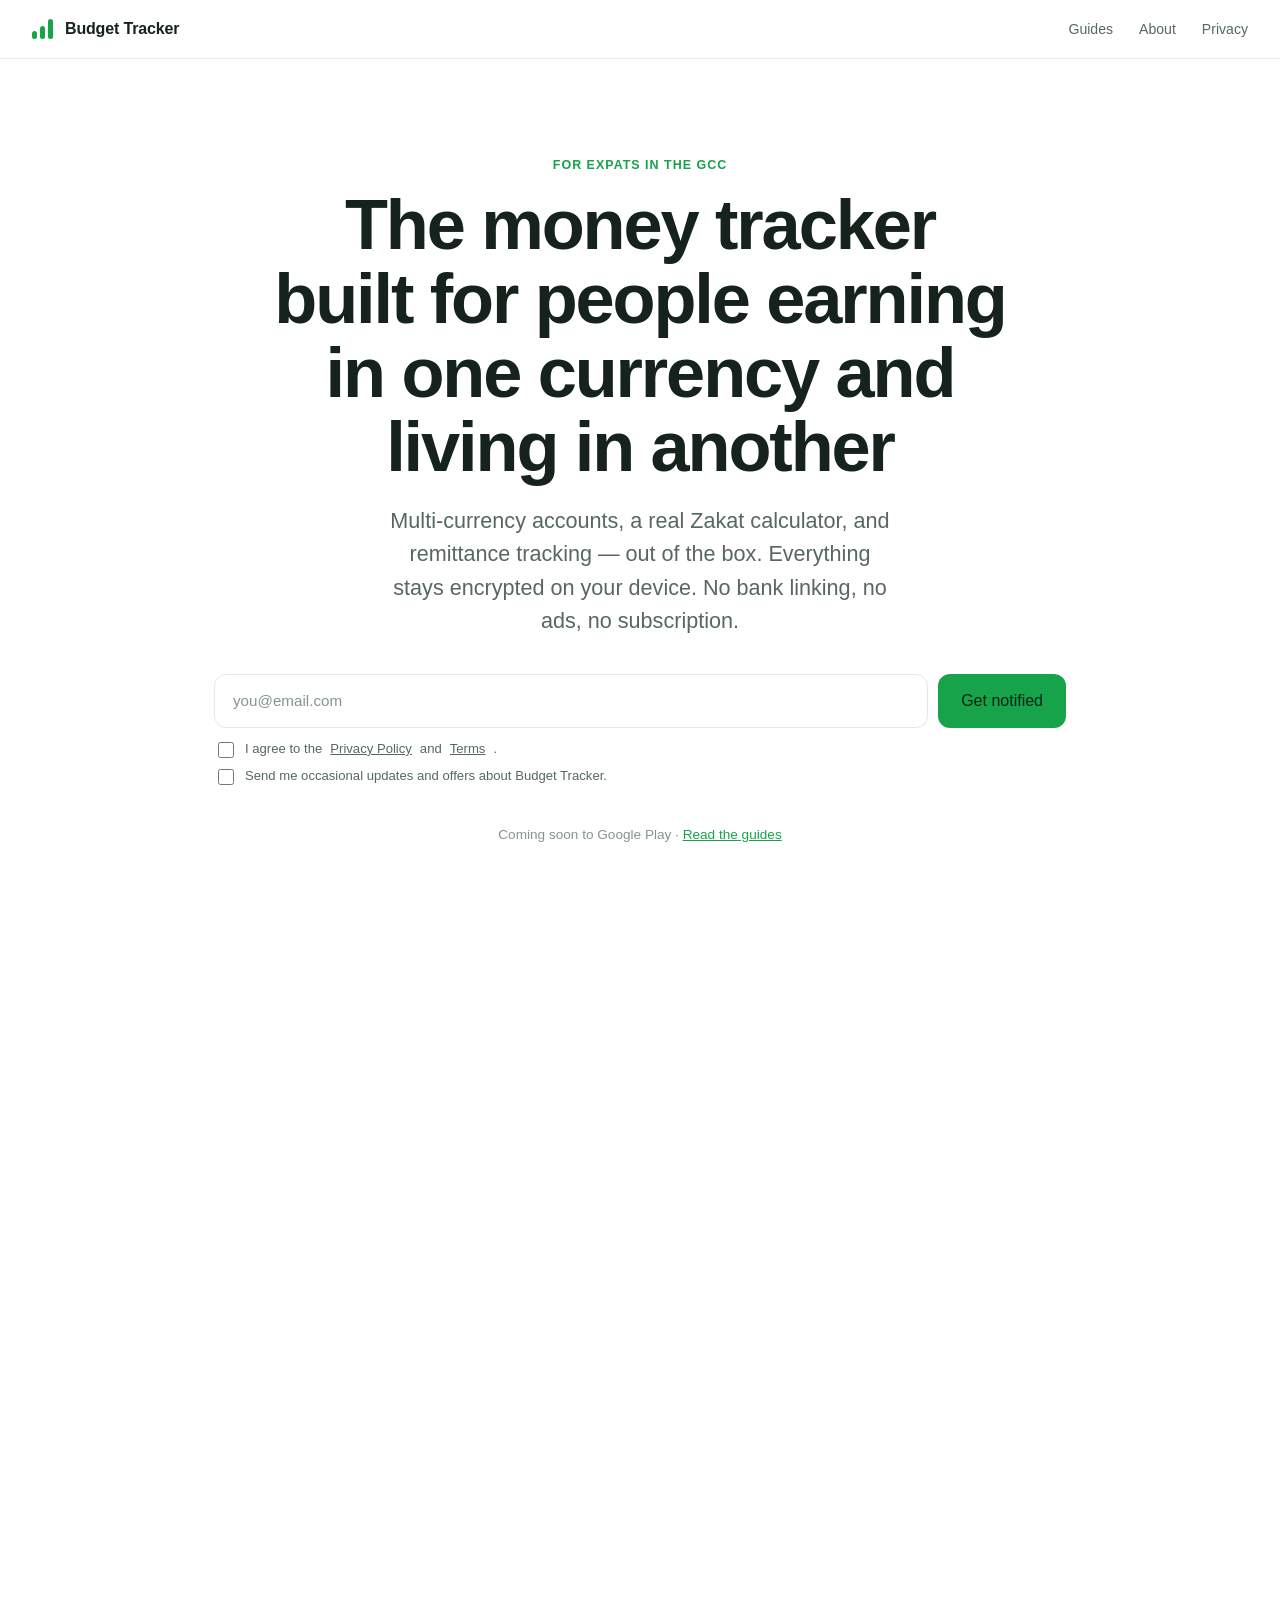
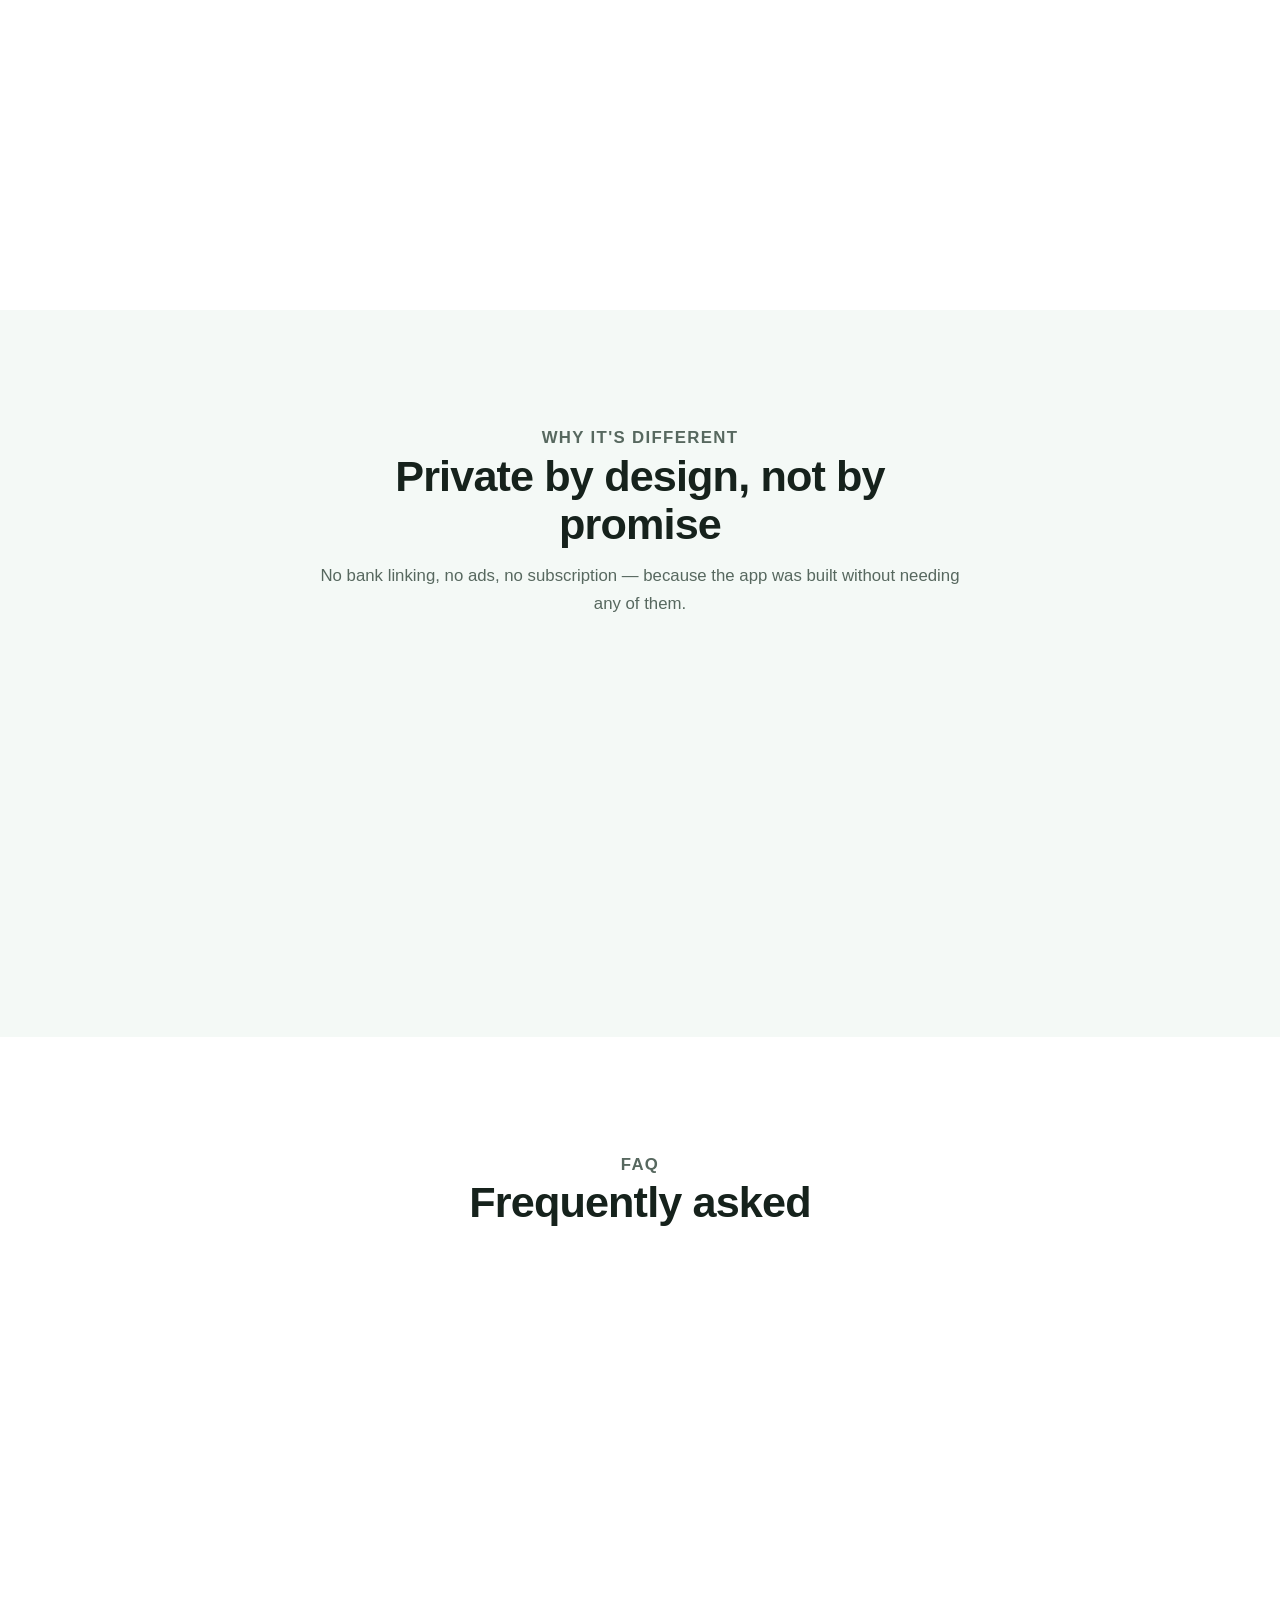
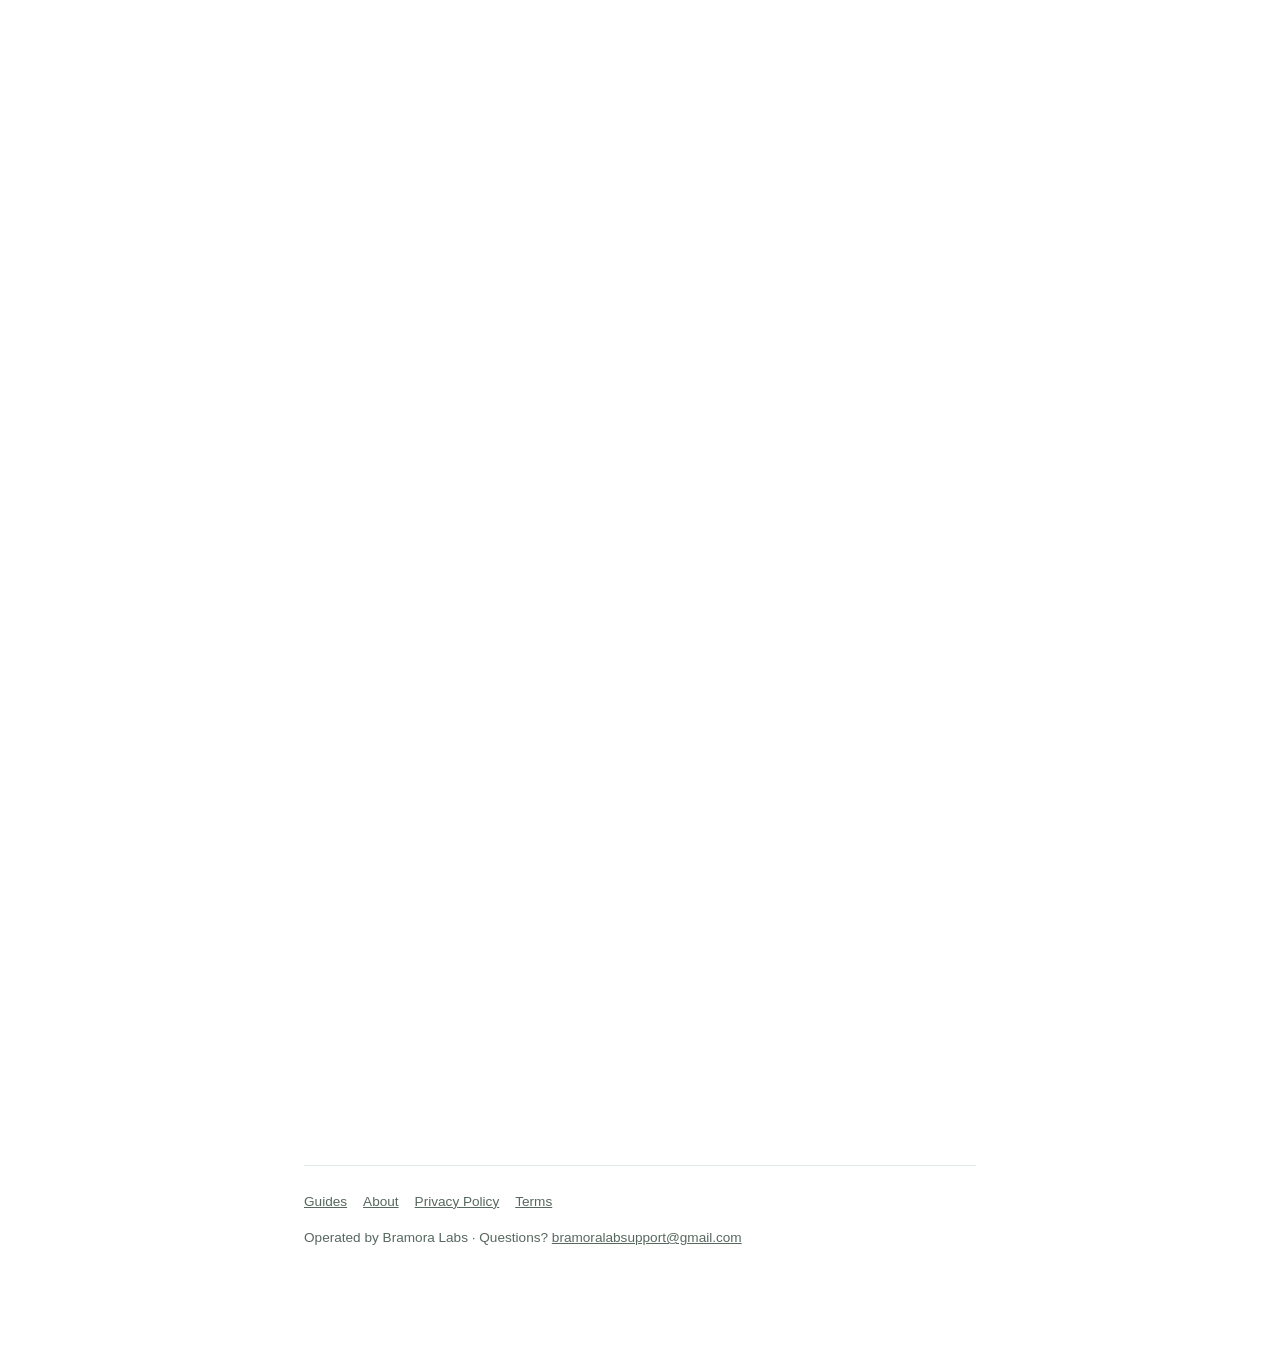
==== commit ecf223f1: "Add explicit consent record to signup notifications: Yes/No consent fields, policy versions, client " ====
--- a/index.html
+++ b/index.html
@@ -105,17 +105,20 @@
     <input type="hidden" name="access_key" value="35cb142e-9d52-4e2e-960e-e53f9bc0456f">
     <input type="hidden" name="subject" value="New Budget Tracker launch signup">
     <input type="hidden" name="from_name" value="Budget Tracker website">
+    <input type="hidden" name="privacy_policy_version" value="v1.0 (2026-08-30)">
+    <input type="hidden" name="terms_version" value="v1.0 (2026-08-30)">
+    <input type="hidden" name="submitted_at_client" value="">
     <div class="signup-form">
       <input type="email" name="email" placeholder="you@email.com" required aria-label="Email address">
       <button type="submit" class="btn btn-primary">Get notified</button>
     </div>
     <div class="consent-row">
       <label>
-        <input type="checkbox" name="consent" value="yes" required>
+        <input type="checkbox" name="privacy_terms_agreement" value="Yes" required>
         I agree to the <a href="privacy.html">Privacy Policy</a> and <a href="terms.html">Terms</a>.
       </label>
       <label>
-        <input type="checkbox" name="promo_consent" value="yes">
+        <input type="checkbox" name="promotional_email_optin" value="Yes">
         Send me occasional updates and offers about Budget Tracker.
       </label>
     </div>
@@ -279,17 +282,20 @@
       <input type="hidden" name="access_key" value="35cb142e-9d52-4e2e-960e-e53f9bc0456f">
       <input type="hidden" name="subject" value="New Budget Tracker launch signup">
       <input type="hidden" name="from_name" value="Budget Tracker website">
+      <input type="hidden" name="privacy_policy_version" value="v1.0 (2026-08-30)">
+      <input type="hidden" name="terms_version" value="v1.0 (2026-08-30)">
+      <input type="hidden" name="submitted_at_client" value="">
       <div class="signup-form">
         <input type="email" name="email" placeholder="you@email.com" required aria-label="Email address">
         <button type="submit" class="btn btn-primary">Get notified</button>
       </div>
       <div class="consent-row">
         <label>
-          <input type="checkbox" name="consent" value="yes" required>
+          <input type="checkbox" name="privacy_terms_agreement" value="Yes" required>
           I agree to the <a href="privacy.html">Privacy Policy</a> and <a href="terms.html">Terms</a>.
         </label>
         <label>
-          <input type="checkbox" name="promo_consent" value="yes">
+          <input type="checkbox" name="promotional_email_optin" value="Yes">
           Send me occasional updates and offers about Budget Tracker.
         </label>
       </div>
--- a/style.css
+++ b/style.css
@@ -194,7 +194,7 @@
   outline: none;
   border-color: var(--accent);
 }
-.signup-form .hp-field { display: none; }
+.signup-form-wrap .hp-field { display: none; }
 .signup-form button {
   font: inherit;
   cursor: pointer;
